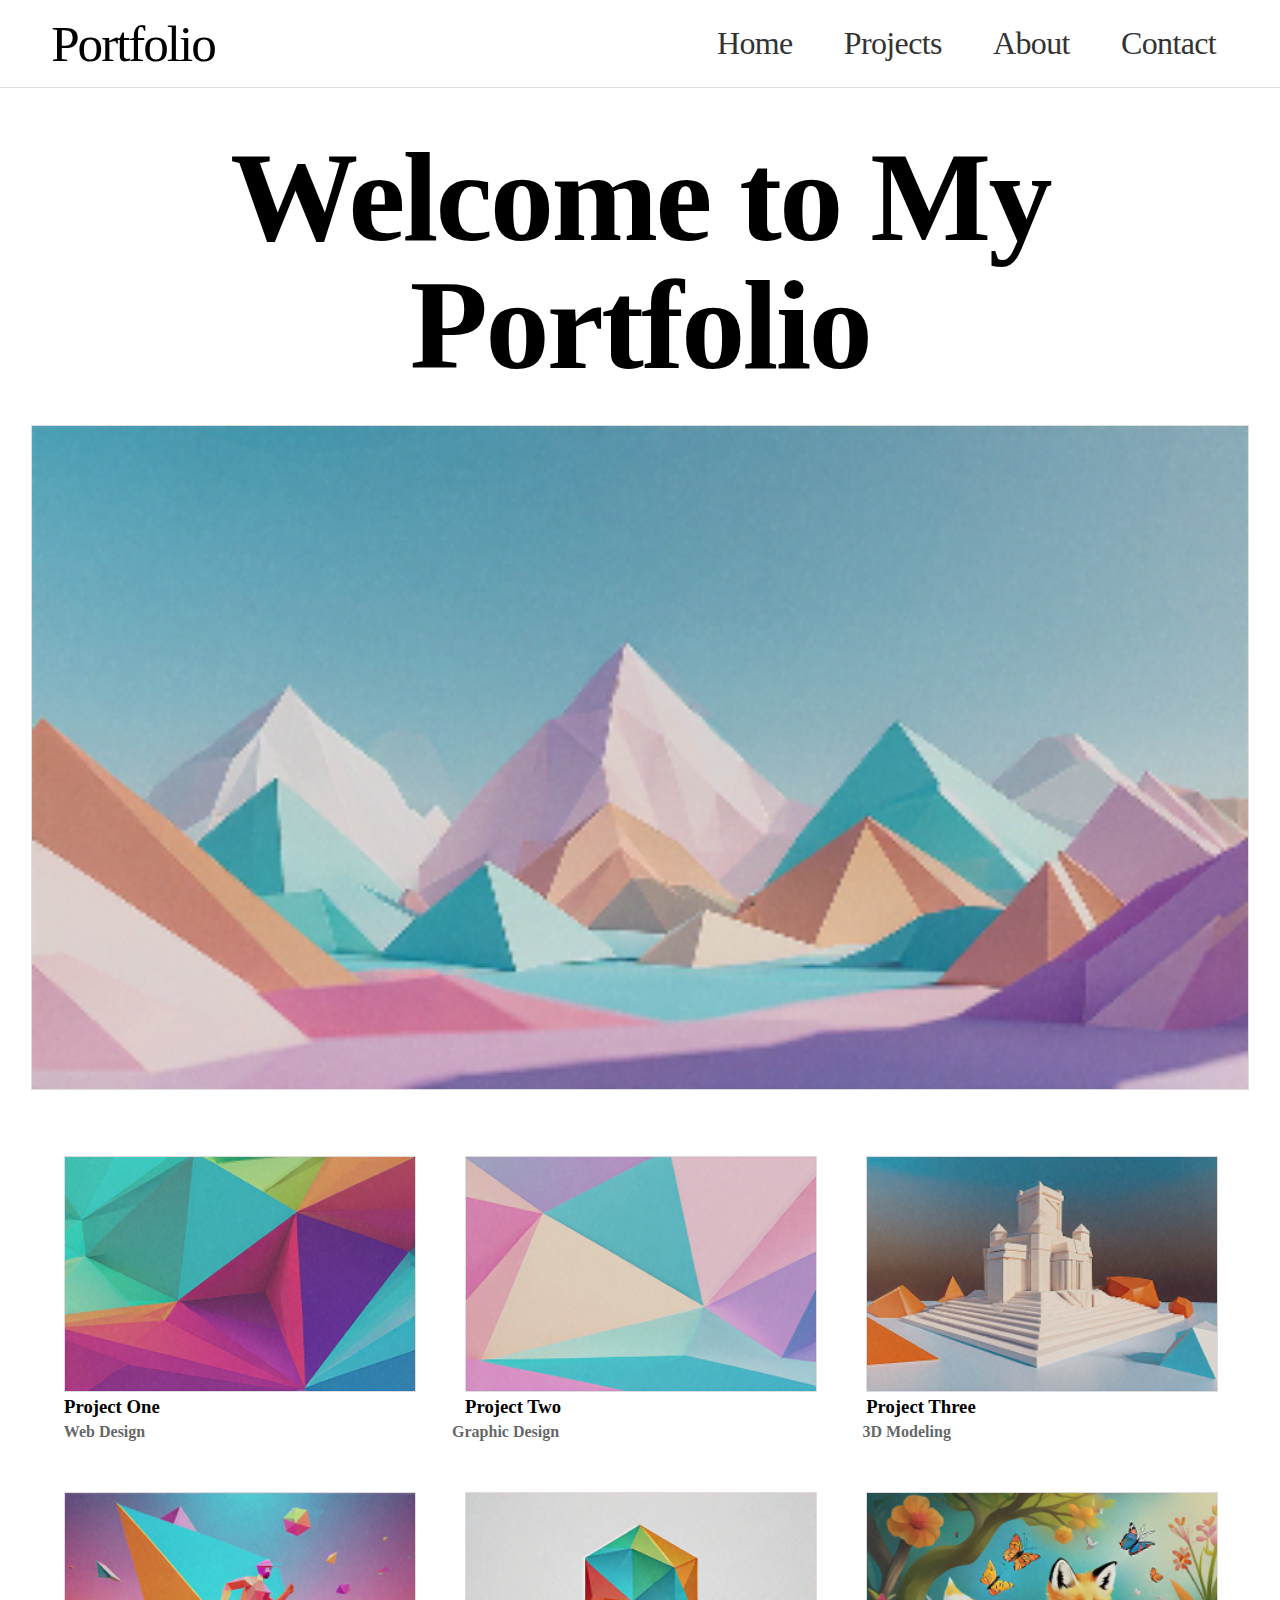
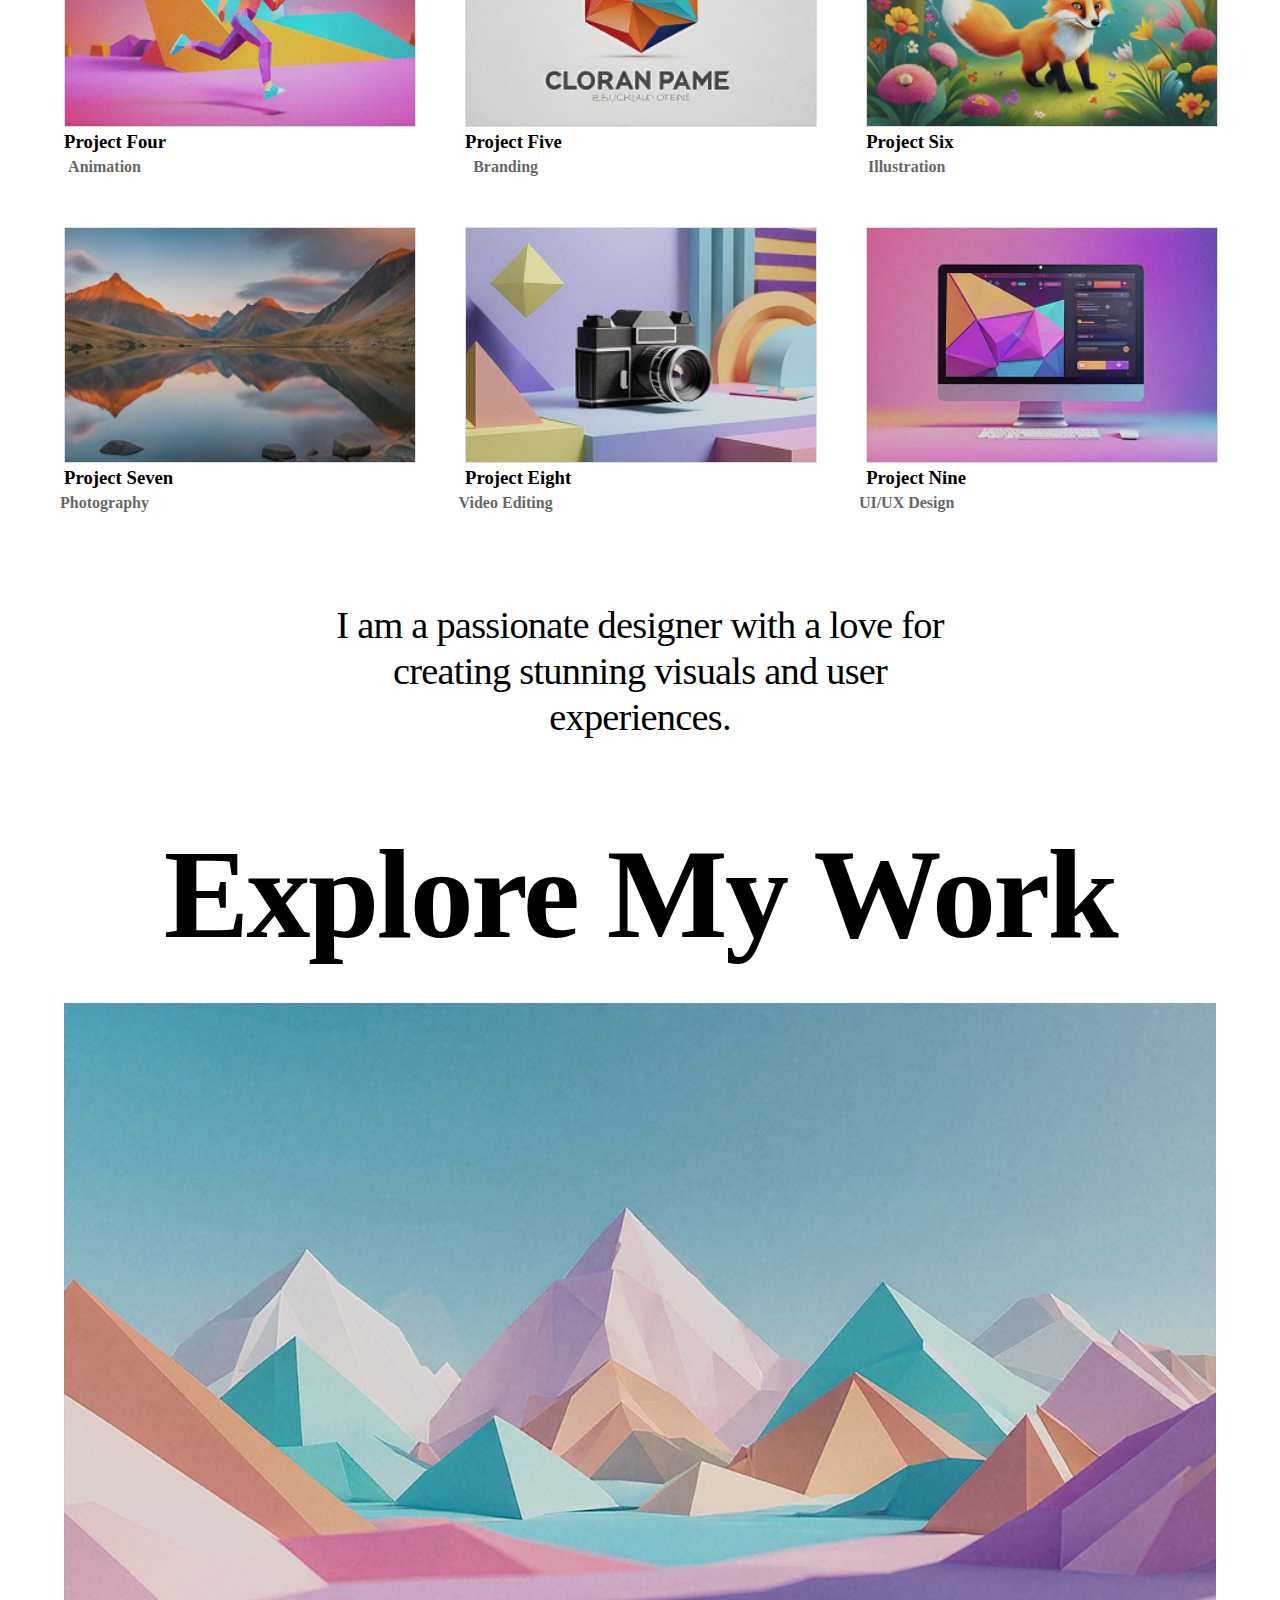
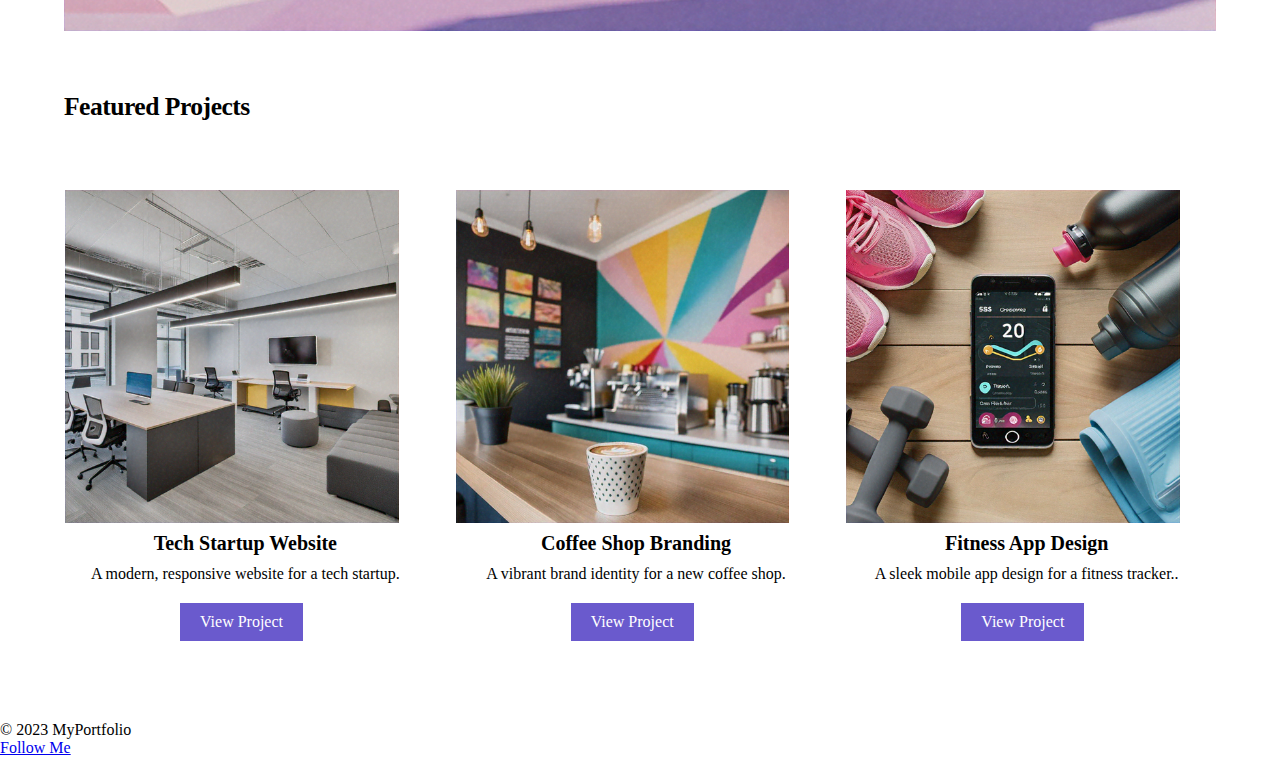
==== project.html @ 22d41a0c "first commit" ====
<!DOCTYPE html>
<html lang="en">

<head>
    <meta charset="UTF-8">
    <meta name="viewport" content="width=device-width, initial-scale=1.0">
    <title>Portfolio</title>
    <link rel="stylesheet" href="naveen.css">
</head>

<body>
    <header>
        <div class="logo">Portfolio</div>
        <nav>
            <ul>
                <li><a href="#">Home</a></li>
                <li><a href="#">Projects</a></li>
                <li><a href="#">About</a></li>
                <li><a href="#">Contact</a></li>
            </ul>
        </nav>
    </header>

    <div class="class1">
        <h1>Welcome to My Portfolio</h1>
        <img src="hero1.png" alt="Main">
    </div>


    <section class="projects1">
        <div class="project-grid1">
          <div class="project-item"><img src="p1.png" alt="P 1"> <h3>Project One</h3> <h4>Web Design</h4> </div>
          <div class="project-item"><img src="p2.png" alt="P 2"> <h3>Project Two</h3> <h4>Graphic Design</h4></div>
          <div class="project-item"><img src="p3.png" alt="P 3"> <h3>Project Three</h3> <h4>3D Modeling</h4></div>
          <div class="project-item"><img src="p4.png" alt="P 4"> <h3>Project Four</h3> <h4>Animation</h4></div>
          <div class="project-item"><img src="p5.png" alt="P 5"> <h3>Project Five</h3> <h4>Branding</h4></div>
          <div class="project-item"><img src="p6.png" alt="P 6"> <h3>Project Six</h3> <h4>Illustration</h4></div>
          <div class="project-item"><img src="p7.png" alt="P 7"> <h3>Project Seven</h3> <h4>Photography</h4></div>
          <div class="project-item"><img src="p8.png" alt="P 8"> <h3>Project Eight</h3> <h4>Video Editing</h4></div>
          <div class="project-item"><img src="p9.png" alt="P 9"> <h3>Project Nine</h3> <h4>UI/UX Design</h4></div>
        </div>
      </section>  


      <h1 class="h1_extra">I am a passionate designer with a love for creating stunning visuals and user experiences.</h1>

    <div class="projects-section">
        <h2>Explore My Work</h2>
        <img src="h2.png" alt="main2">
       <h1 class="h1_extraaa">Featured Projects</h1>
        </div>
     

        <section class="showcase">
            
            <div class="showcase-grid">
              <div class="showcase-item">
                <img src="pp1.png" alt="Neon Skyline">
                <h3>Tech Startup Website</h3>
                <h4>A modern, responsive website for a tech startup.</h4>
                <a href="#" class="button">View Project</a>
              </div>
              <div class="showcase-item">
                <img src="pp2.png" alt="Glitch Art">
                <h3>Coffee Shop Branding</h3>
                <h4>A vibrant brand identity for a new coffee shop.</h4>
                <a href="#" class="button">View Project</a>
              </div>
              <div class="showcase-item">
                <img src="pp3.png" alt="Cyber City">
                <h3>Fitness App Design</h3>
                <h4>A sleek mobile app design for a fitness tracker..</h4>
                <a href="#" class="button">View Project</a>
              </div>
            </div>
          </section>

       
    

        <footer>
            <p>&copy; 2023 MyPortfolio</p>
            <div class="footer-follow">
                <a href="#">Follow Me</a>
            </div>
        </footer>
</body> 

</html>
---- naveen.css ----
* {
    margin: 0;
    padding: 0;
}

body {
    width: 100%;
}

header {
    background-color: #fff;
    border-bottom: 1px solid #ddd;
    padding: 2vh 4vw;
    display: flex;
    justify-content: space-between;
    align-items: center;
}

.logo {
    font-size: 4vw;
    font-weight: 100;
    line-height: 1;
    letter-spacing: -0.04em;
    text-align: left;
}

header nav ul {
    list-style: none;
    display: flex;
    gap: 2vw;
    font-size: 2.5vw;
}

header nav ul li a {
    font-size: 2.5vw;
    font-weight: 400;
    line-height: 1.2;
    letter-spacing: -0.02em;
    text-align: left;
    text-decoration: none;
    color: #333;
    padding: 0 1vw;
}

.class1 {
    font-family: Plus Jakarta Sans;
    font-size: 10vw;
    font-weight: 700;
    line-height: 1;
    letter-spacing: -0.02em;
    text-align: center;
    text-underline-position: from-font;
    text-decoration-skip-ink: none;
}

.class1 h1 {
    font-size: 10vw;
    font-weight: 700;
    line-height: 1;
    letter-spacing: -0.02em;
    margin: 5vh auto 0;
    width: 80%;
}

.class1 img {
    width: 95%;
    height: auto;
    border: 1.5px solid #ddd;
    margin-top: 4vh;
}

.project-grid1 {
    display: grid;
    grid-template-columns: repeat(3 ,1fr);
    gap: 4vw;
    width: 90%;
    margin: 5vh auto 0;
}



.project-grid1 h4{
    opacity: 60%;
    display: grid;
    grid-template-rows: auto;
    margin-left: -21vw;
}

.project-item img {
    width: 100%;
    height: auto;
    border: 1.5px solid #ddd;
}

.h1_extra {
    font-size: 3vw;
    font-weight: 400;
    line-height: 1.2;
    letter-spacing: -0.02em;
    text-align: center;
    margin: 10vh auto 0;
    width: 50%;
}

.projects-section {
    margin-top: 10vh;
}

.projects-section img {
    width: 90%;
    height: auto;
    margin: 5vh auto;
    display: block;
}

.projects-section h2 {
    font-size: 10vw;
    font-weight: 700;
    line-height: 1;
    letter-spacing: -0.02em;
    text-align: center;
}

.h1_extraaa {
    font-size: 2vw;
    font-weight: 700;
    line-height: 1;
    letter-spacing: -0.02em;
    text-align: left;
    margin: 7vh auto 0;
    width: 90%;
}

.showcase {
    display: grid;
    padding: 50px 0;
  }

  .showcase-grid {
    display: grid;
    grid-template-columns: repeat(3, 1fr);
    gap: 20px;
    width: 90%;
    margin: 20px 90px;
  }



  .showcase-item p {
    margin: 10px 0;
    font-size: 17px;
  }

  .showcase-item h4 {
    font-weight: 200;
  }

  .showcase-item h3 {
    margin: 10px 0;
    font-size: 20px;
  }
  
  .showcase-item h3,
  h4 {
    text-align: center;
    color: black;
    margin-top: 5px;
    margin-left: -60px;
  }

  .showcase-item img {
    width: 90%;
    
    margin-left: -25px;
  }

  .button {
    display: inline-block;
    background: rgba(106, 90, 205, 1);
    color: white;
    padding: 10px 20px;
    text-decoration: none;
    border-radius: 0px;
    justify-content: center;
    margin: 10px 90px;
    margin-top: 20px;
  
  }
/* Responsive Design */
@media (max-width: 768px) {
    .logo {
        font-size: 6vw;
    }

    header nav ul {
        gap: 1.5vw;
    }

    header nav ul li a {
        font-size: 3.5vw;
    }

    .class1 {
        font-size: 12vw;
    }

    .class1 h1 {
        font-size: 12vw;
    }

    .h1_extra {
        font-size: 6vw;
    }

    .h1_extraaa {
        font-size: 5vw;
    }

    .projects-section h2 {
        font-size: 12vw;
    }
}
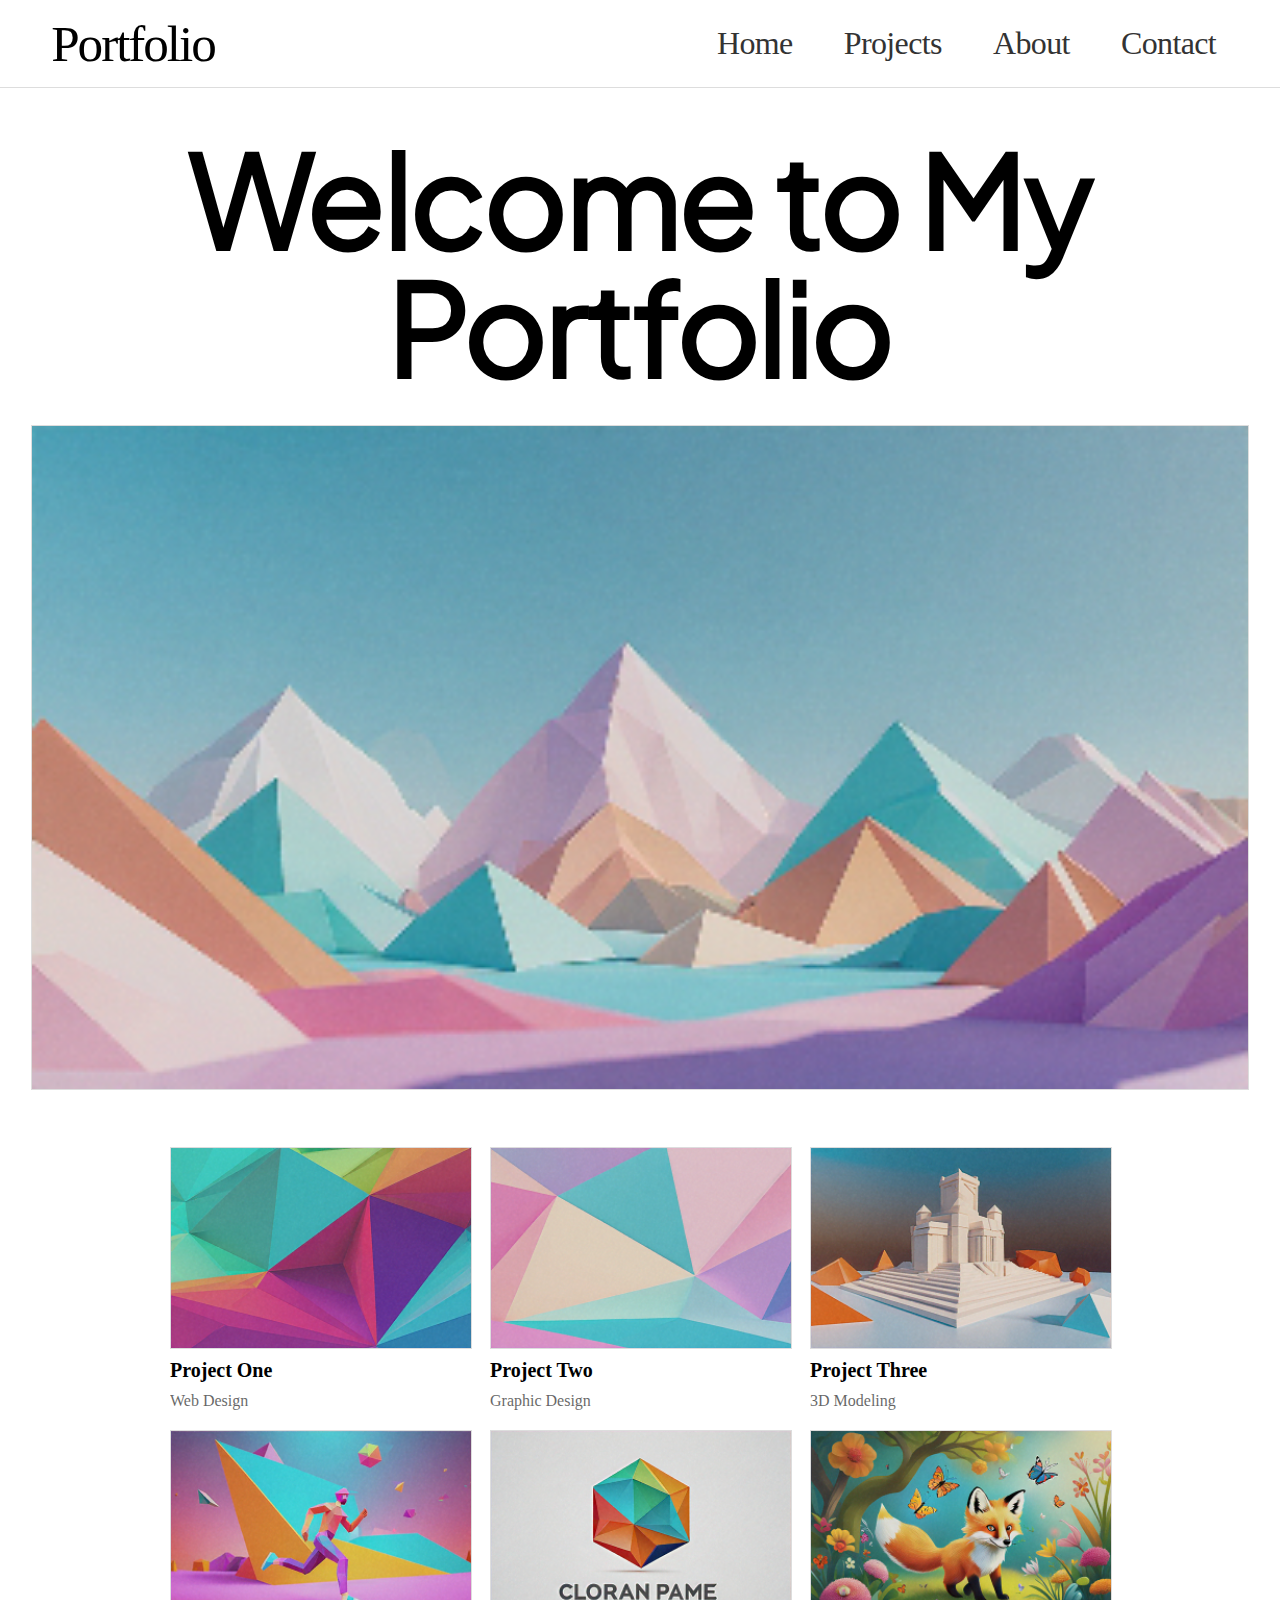
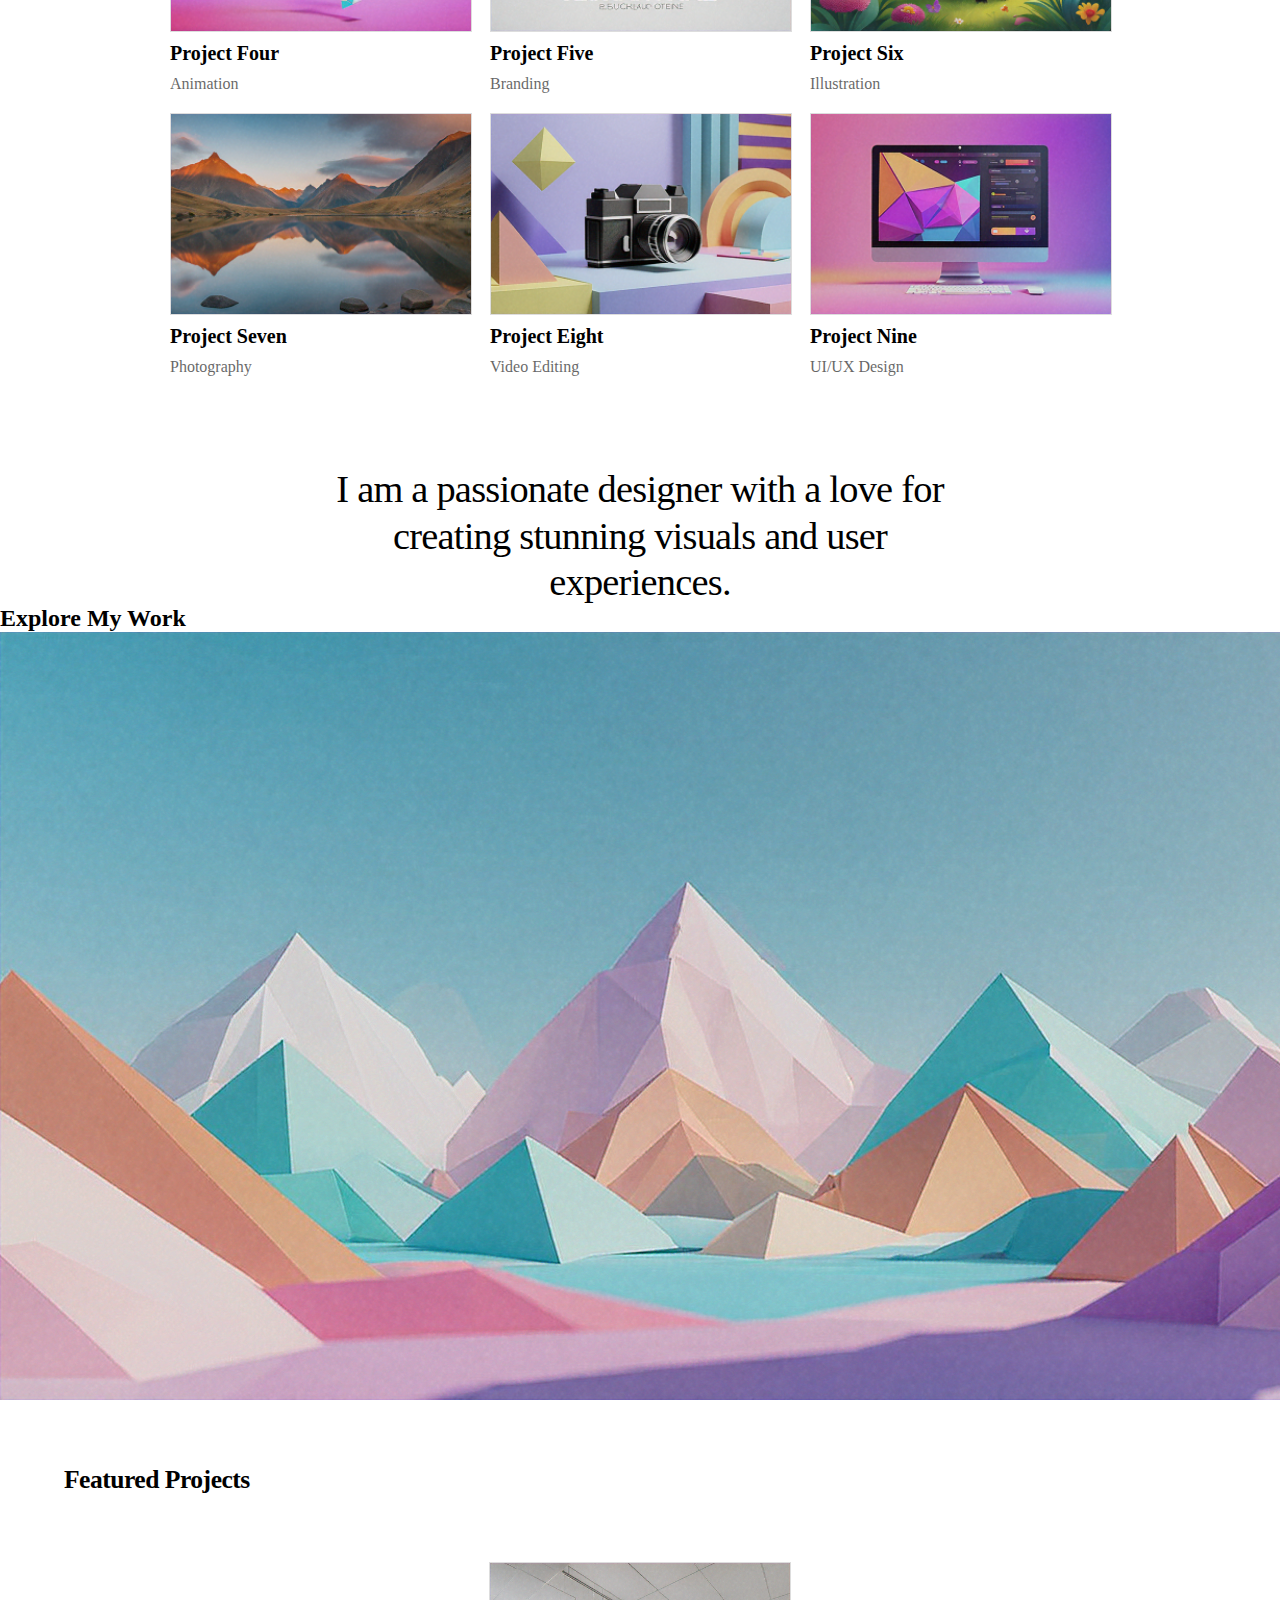
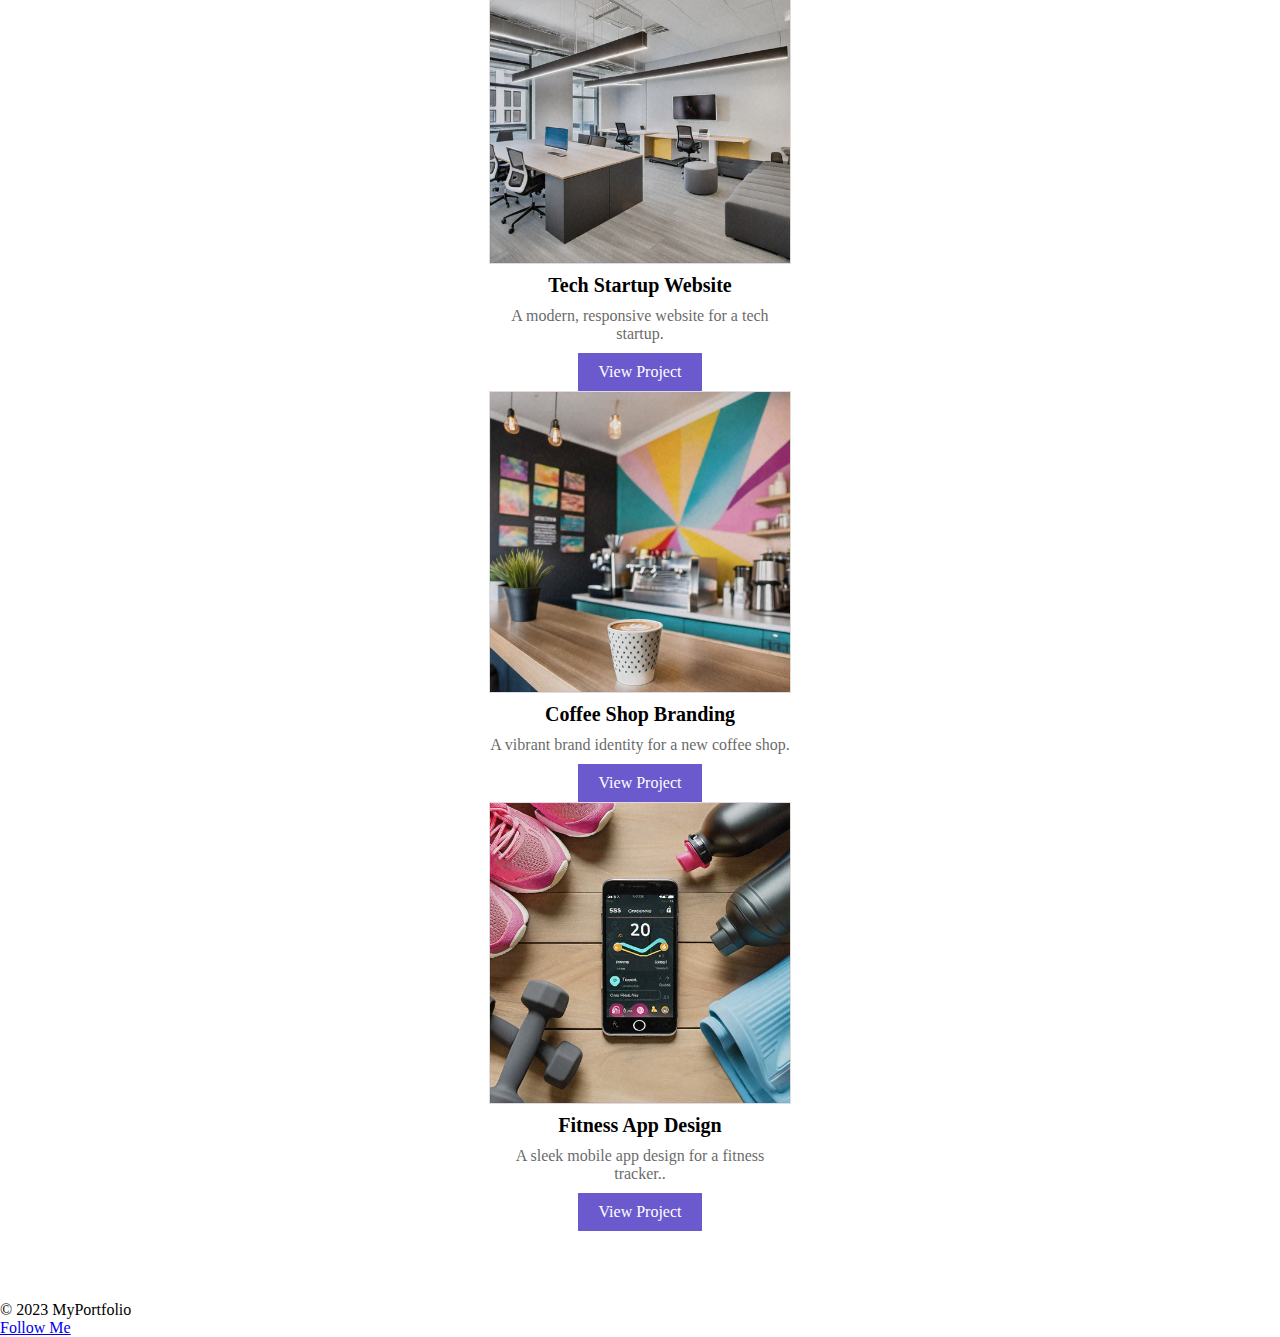
==== commit 98fa4b2a: "css updated" ====
--- a/project.html
+++ b/project.html
@@ -22,8 +22,8 @@
     </header>
 
     <div class="class1">
-        <h1>Welcome to My Portfolio</h1>
-        <img src="hero1.png" alt="Main">
+        <h1> Welcome to My Portfolio</h1>
+        <img src="main1.png" alt="Main">
     </div>
 
 
@@ -44,30 +44,30 @@
 
       <h1 class="h1_extra">I am a passionate designer with a love for creating stunning visuals and user experiences.</h1>
 
-    <div class="projects-section">
+    <div class="projects-2">
         <h2>Explore My Work</h2>
-        <img src="h2.png" alt="main2">
+        <img src="main2.png" alt="main2">
        <h1 class="h1_extraaa">Featured Projects</h1>
         </div>
      
 
-        <section class="showcase">
+        <section class="p2">
             
-            <div class="showcase-grid">
-              <div class="showcase-item">
-                <img src="pp1.png" alt="Neon Skyline">
+            <div class="p-grid">
+              <div class="p-item">
+                <img src="pp1.png" alt="photo1">
                 <h3>Tech Startup Website</h3>
                 <h4>A modern, responsive website for a tech startup.</h4>
                 <a href="#" class="button">View Project</a>
               </div>
-              <div class="showcase-item">
-                <img src="pp2.png" alt="Glitch Art">
+              <div class="p-item">
+                <img src="pp2.png" alt="photo2">
                 <h3>Coffee Shop Branding</h3>
                 <h4>A vibrant brand identity for a new coffee shop.</h4>
                 <a href="#" class="button">View Project</a>
               </div>
-              <div class="showcase-item">
-                <img src="pp3.png" alt="Cyber City">
+              <div class="p-item">
+                <img src="pp3.png" alt="photo3">
                 <h3>Fitness App Design</h3>
                 <h4>A sleek mobile app design for a fitness tracker..</h4>
                 <a href="#" class="button">View Project</a>
--- a/naveen.css
+++ b/naveen.css
@@ -5,6 +5,11 @@
 
 body {
     width: 100%;
+}
+
+@font-face {
+    font-family: 'Plus Jakarta Sans';
+    src: url('../fonts/static/PlusJakartaSans-Regular.ttf') format('truetype');
 }
 
 header {
@@ -49,8 +54,6 @@
     line-height: 1;
     letter-spacing: -0.02em;
     text-align: center;
-    text-underline-position: from-font;
-    text-decoration-skip-ink: none;
 }
 
 .class1 h1 {
@@ -70,26 +73,47 @@
 }
 
 .project-grid1 {
-    display: grid;
-    grid-template-columns: repeat(3 ,1fr);
-    gap: 4vw;
-    width: 90%;
-    margin: 5vh auto 0;
-}
-
-
-
-.project-grid1 h4{
-    opacity: 60%;
-    display: grid;
-    grid-template-rows: auto;
-    margin-left: -21vw;
+    display: flex;
+    flex-wrap: wrap;
+    gap: 20px;
+    justify-content: center;
+    align-items: flex-start;
+    width: 90%;
+    margin: 5vh auto;
+}
+
+.project-item {
+    display: flex;
+    flex-direction: column;
+    justify-self: start;
+    align-items: start;
+    text-align: center;
+    width: 300px;
 }
 
 .project-item img {
     width: 100%;
     height: auto;
     border: 1.5px solid #ddd;
+    display: flex;
+    justify-content: space-between;
+    align-items: center;
+}
+
+.project-item img:hover {
+    transform: scale(1.1);
+    transition: transform 0.3s ease;
+    }
+
+.project-item h3 {
+    margin: 10px 0;
+    font-size: 20px;
+    color: black;
+}
+
+.project-item h4 {
+    font-weight: 200;
+    opacity: 60%;
 }
 
 .h1_extra {
@@ -131,62 +155,58 @@
     width: 90%;
 }
 
-.showcase {
-    display: grid;
+.p2 {
+    display: flex;
+    flex-wrap: wrap;
+    gap: 20px;
+    justify-content: center;
     padding: 50px 0;
-  }
-
-  .showcase-grid {
-    display: grid;
-    grid-template-columns: repeat(3, 1fr);
-    gap: 20px;
-    width: 90%;
-    margin: 20px 90px;
-  }
-
-
-
-  .showcase-item p {
-    margin: 10px 0;
-    font-size: 17px;
-  }
-
-  .showcase-item h4 {
-    font-weight: 200;
-  }
-
-  .showcase-item h3 {
+    width: 90%;
+    margin: 20px auto;
+}
+
+.p-item {
+    display: flex;
+    flex-direction: column;
+    align-items: center;
+    text-align: center;
+    width: 300px;
+}
+
+.p-item img {
+    width: 100%;
+    height: auto;
+    border: 1.5px solid #ddd;
+}
+
+.p-item h3 {
     margin: 10px 0;
     font-size: 20px;
-  }
-  
-  .showcase-item h3,
-  h4 {
-    text-align: center;
     color: black;
-    margin-top: 5px;
-    margin-left: -60px;
-  }
-
-  .showcase-item img {
-    width: 90%;
-    
-    margin-left: -25px;
-  }
-
-  .button {
+}
+
+.p-item h4 {
+    font-weight: 200;
+    opacity: 60%;
+}
+
+.button {
     display: inline-block;
     background: rgba(106, 90, 205, 1);
     color: white;
     padding: 10px 20px;
     text-decoration: none;
-    border-radius: 0px;
-    justify-content: center;
-    margin: 10px 90px;
-    margin-top: 20px;
-  
-  }
-/* Responsive Design */
+    border-radius: 0;
+    text-align: center;
+    margin-top: 10px;
+    transition: background 0.3s ease;
+}
+
+.button:hover {
+    background: rgba(75, 60, 180, 1);
+    box-shadow: 0 4px 8px rgba(0, 0, 0, 0.2);
+}
+
 @media (max-width: 768px) {
     .logo {
         font-size: 6vw;
@@ -219,4 +239,12 @@
     .projects-section h2 {
         font-size: 12vw;
     }
-}
+
+    .project-item {
+        width: 100%;
+    }
+
+    .p-item {
+        width: 100%;
+    }
+}
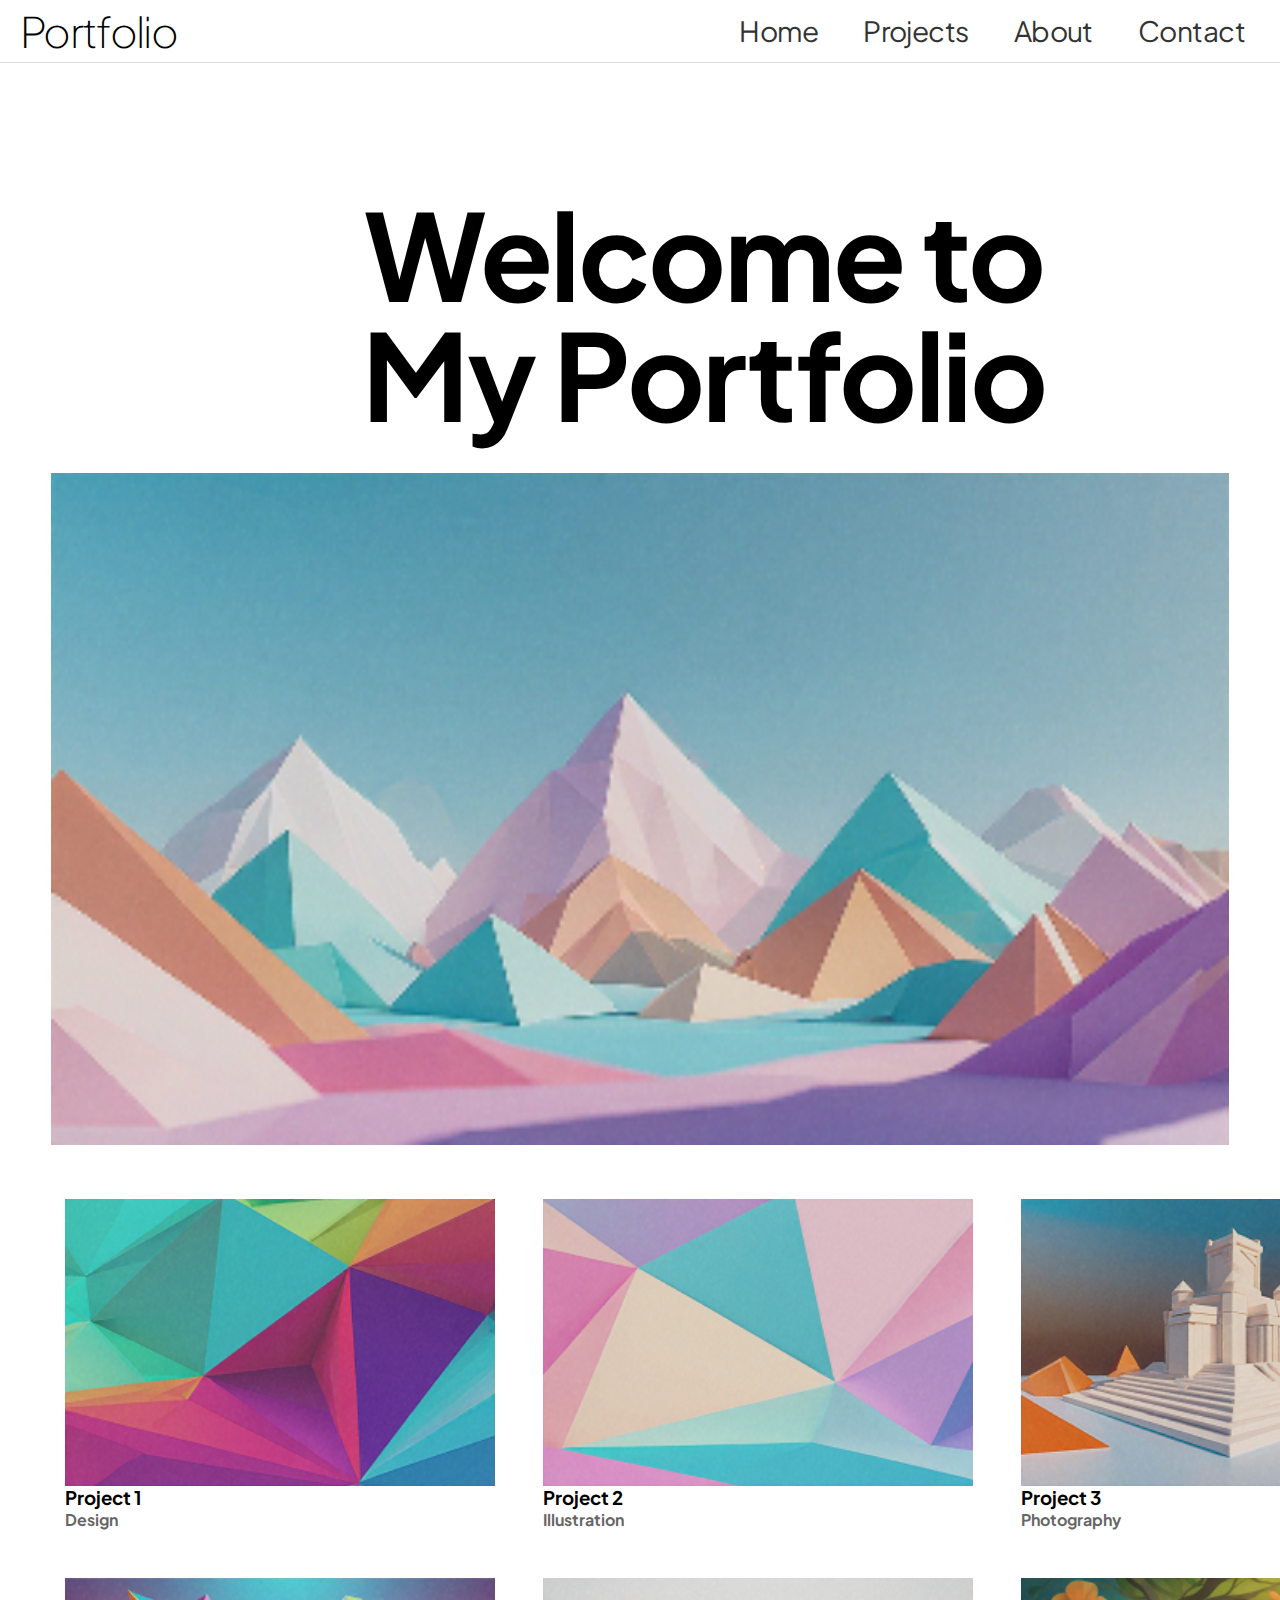
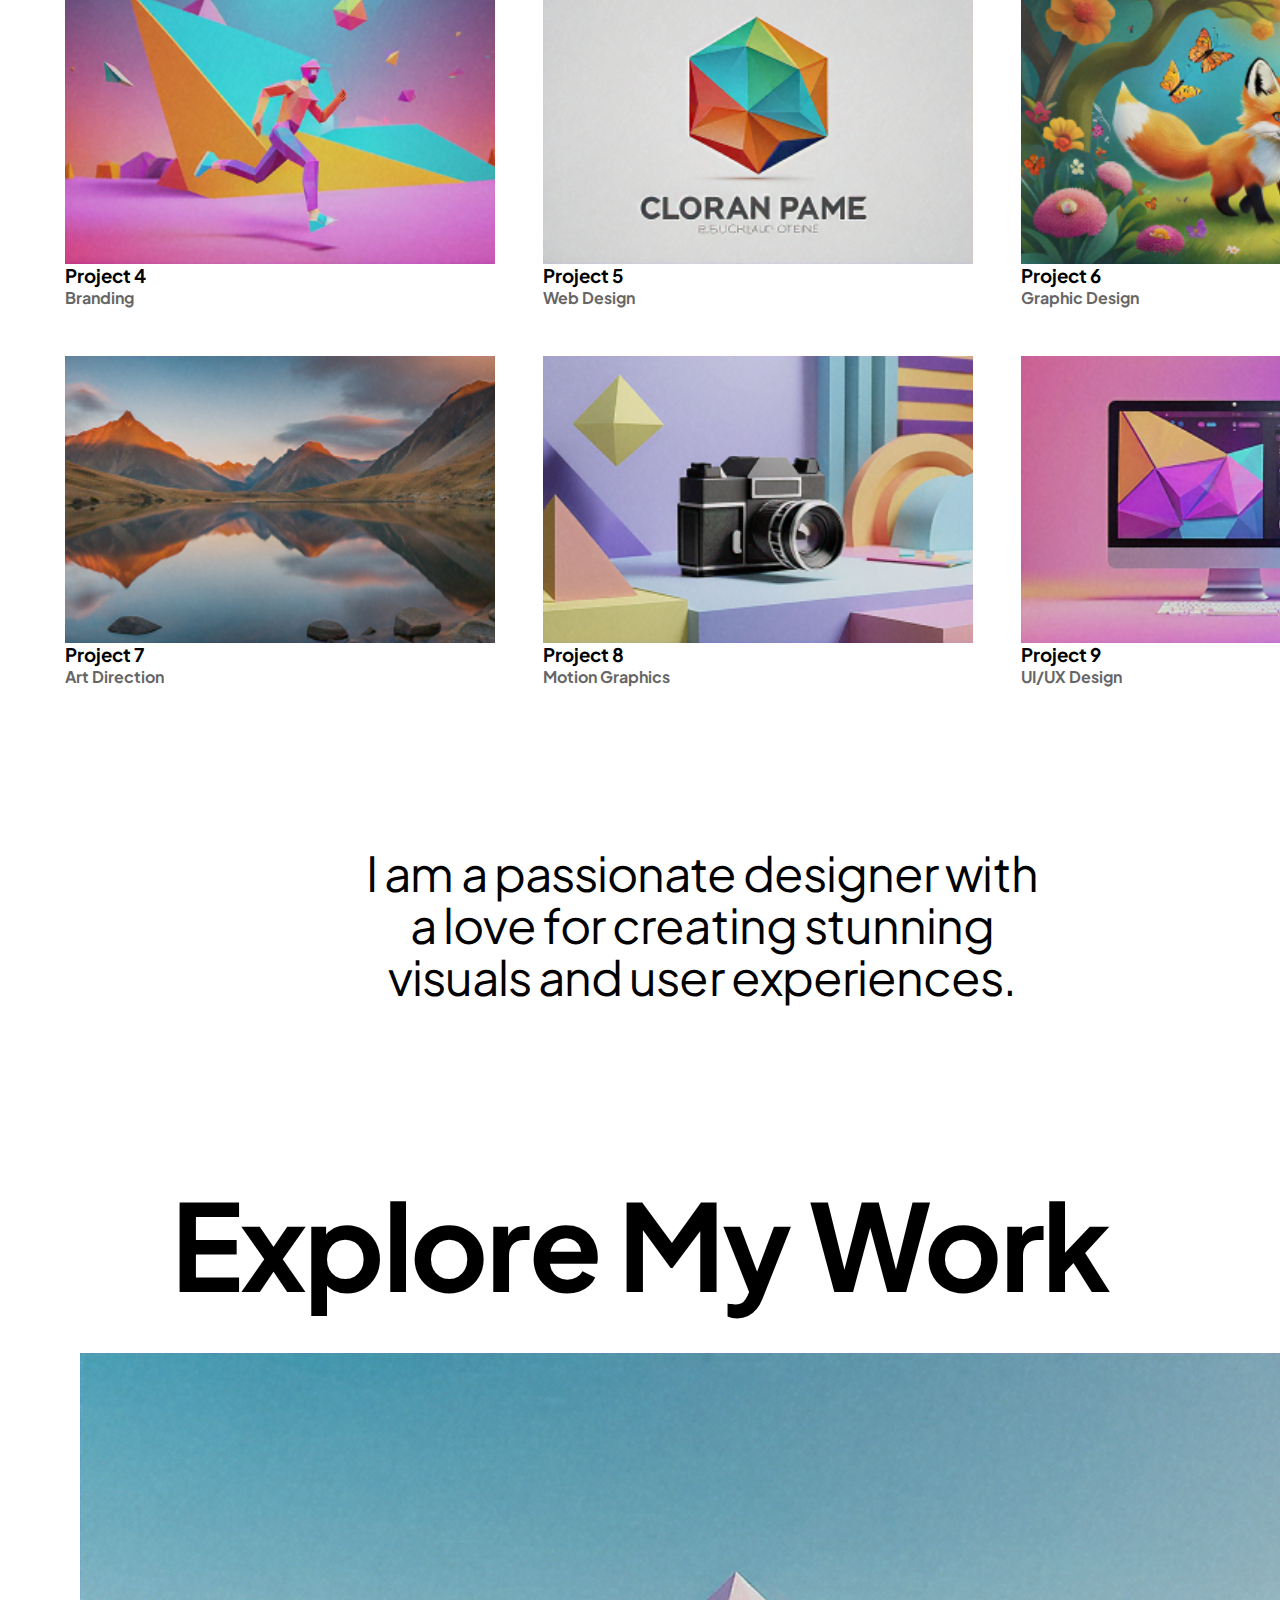
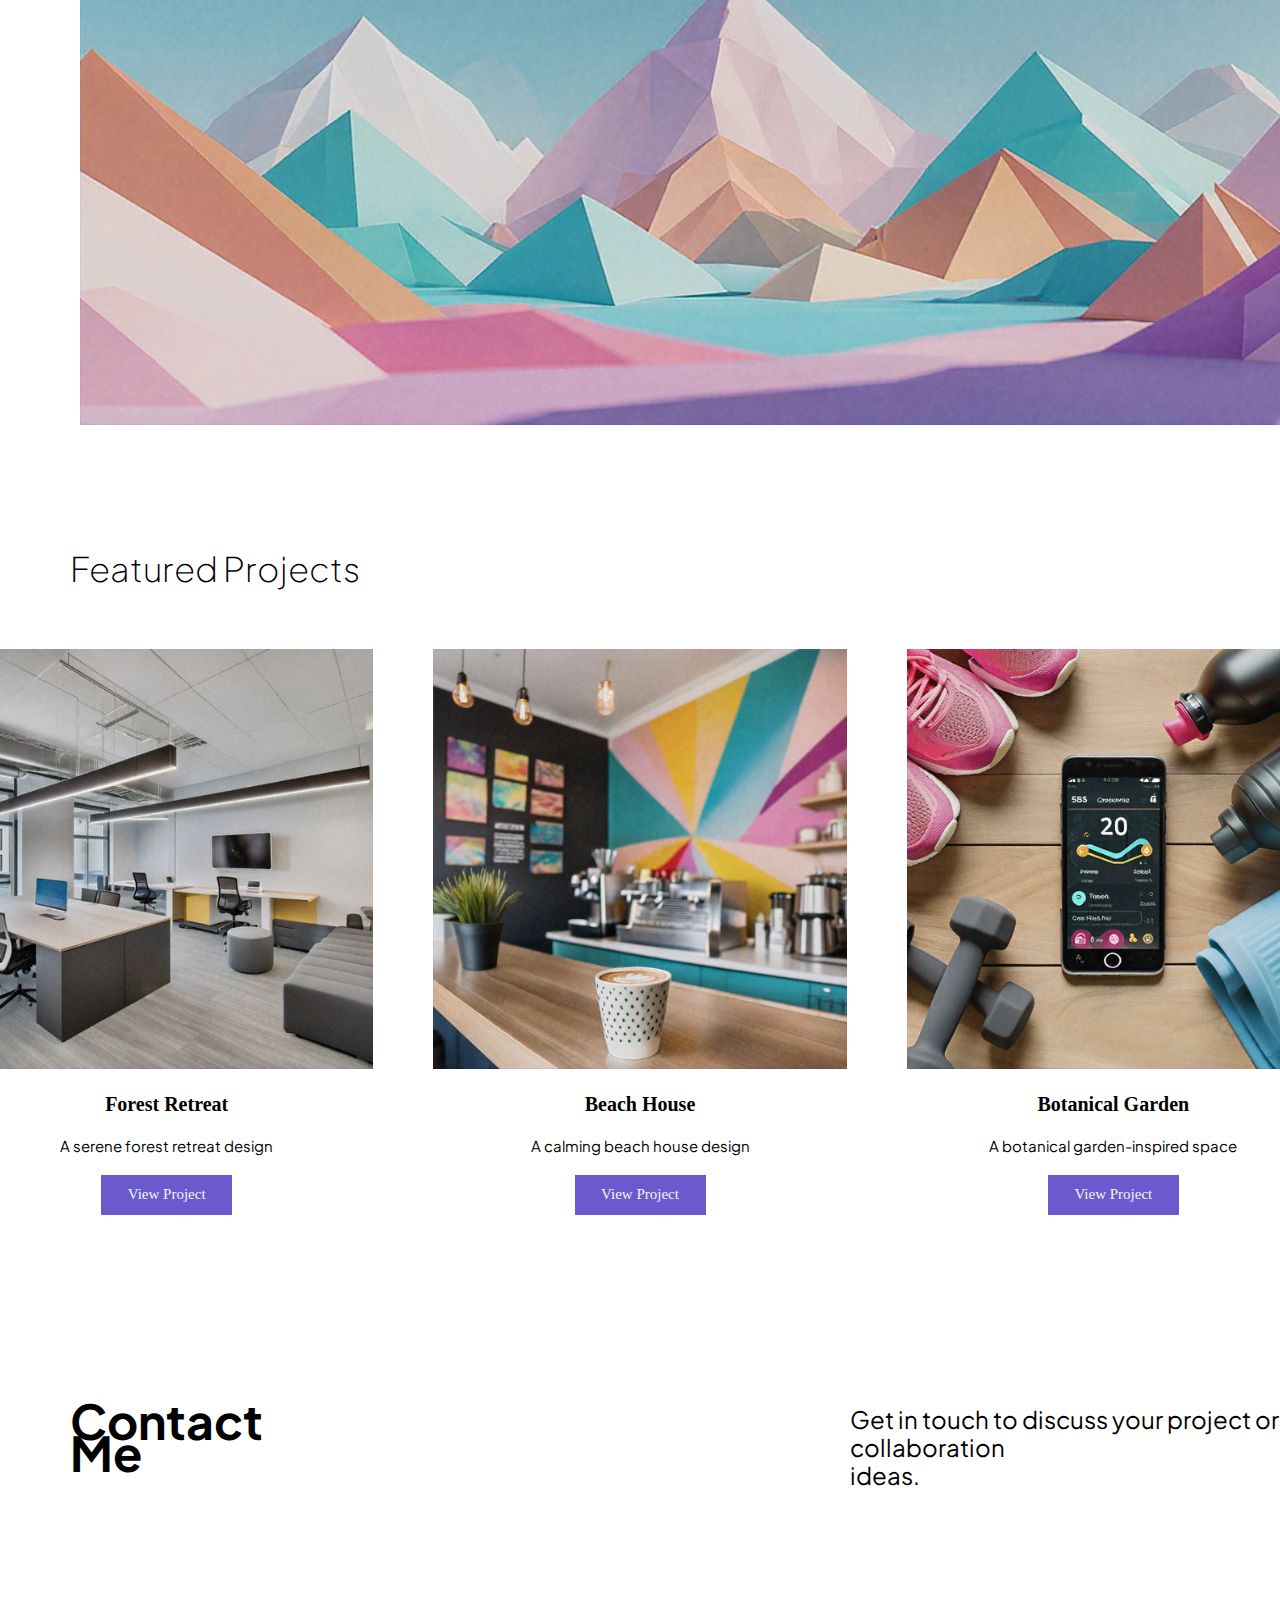
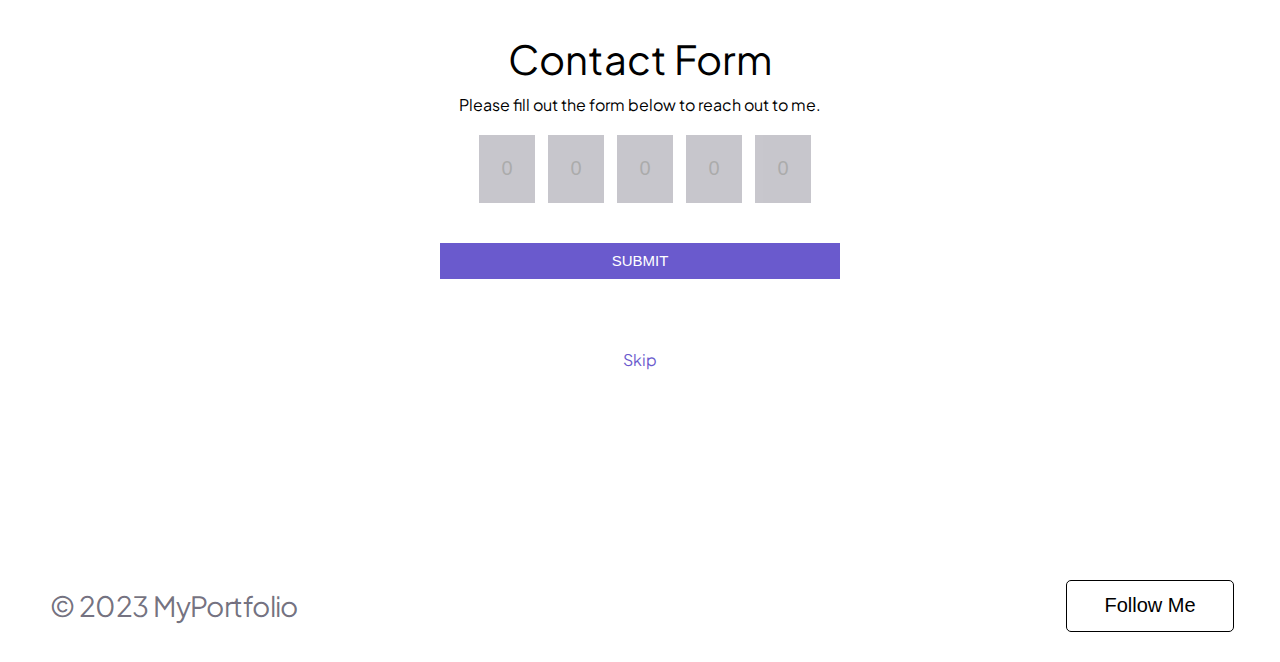
==== commit 71f4c6d7: "all done" ====
--- a/project.html
+++ b/project.html
@@ -1,13 +1,14 @@
 <!DOCTYPE html>
 <html lang="en">
-
 <head>
     <meta charset="UTF-8">
     <meta name="viewport" content="width=device-width, initial-scale=1.0">
     <title>Portfolio</title>
     <link rel="stylesheet" href="naveen.css">
+    <link rel="preconnect" href="https://fonts.googleapis.com">
+<link rel="preconnect" href="https://fonts.gstatic.com" crossorigin>
+<link href="https://fonts.googleapis.com/css2?family=Bebas+Neue&family=Plus+Jakarta+Sans:ital,wght@0,200..800;1,200..800&family=Roboto+Mono:ital,wght@0,100..700;1,100..700&display=swap" rel="stylesheet">
 </head>
-
 <body>
     <header>
         <div class="logo">Portfolio</div>
@@ -20,70 +21,73 @@
             </ul>
         </nav>
     </header>
-
-    <div class="class1">
-        <h1> Welcome to My Portfolio</h1>
-        <img src="main1.png" alt="Main">
+    <div class="hero">
+        <h1>Welcome to My Portfolio</h1>
+        <img src="main1.png" alt="Hero Image">
     </div>
-
-
     <section class="projects1">
         <div class="project-grid1">
-          <div class="project-item"><img src="p1.png" alt="P 1"> <h3>Project One</h3> <h4>Web Design</h4> </div>
-          <div class="project-item"><img src="p2.png" alt="P 2"> <h3>Project Two</h3> <h4>Graphic Design</h4></div>
-          <div class="project-item"><img src="p3.png" alt="P 3"> <h3>Project Three</h3> <h4>3D Modeling</h4></div>
-          <div class="project-item"><img src="p4.png" alt="P 4"> <h3>Project Four</h3> <h4>Animation</h4></div>
-          <div class="project-item"><img src="p5.png" alt="P 5"> <h3>Project Five</h3> <h4>Branding</h4></div>
-          <div class="project-item"><img src="p6.png" alt="P 6"> <h3>Project Six</h3> <h4>Illustration</h4></div>
-          <div class="project-item"><img src="p7.png" alt="P 7"> <h3>Project Seven</h3> <h4>Photography</h4></div>
-          <div class="project-item"><img src="p8.png" alt="P 8"> <h3>Project Eight</h3> <h4>Video Editing</h4></div>
-          <div class="project-item"><img src="p9.png" alt="P 9"> <h3>Project Nine</h3> <h4>UI/UX Design</h4></div>
+          <div class="project-item"><img src="p1.png" alt="P 1"> <h3>Project 1</h3> <h4>Design</h4> </div>
+          <div class="project-item"><img src="p2.png" alt="P 2"> <h3>Project 2</h3> <h4>Illustration</h4></div>
+          <div class="project-item"><img src="p3.png" alt="P 3"> <h3>Project 3</h3> <h4>Photography</h4></div>
+          <div class="project-item"><img src="p4.png" alt="P 4"> <h3>Project 4</h3> <h4>Branding</h4></div>
+          <div class="project-item"><img src="p5.png" alt="P 5"> <h3>Project 5</h3> <h4>Web Design</h4></div>
+          <div class="project-item"><img src="p6.png" alt="P 6"> <h3>Project 6</h3> <h4>Graphic Design</h4></div>
+          <div class="project-item"><img src="p7.png" alt="P 7"> <h3>Project 7</h3> <h4>Art Direction</h4></div>
+          <div class="project-item"><img src="p8.png" alt="P 8"> <h3>Project 8</h3> <h4>Motion Graphics</h4></div>
+          <div class="project-item"><img src="p9.png" alt="P 9"> <h3>Project 9</h3> <h4>UI/UX Design</h4></div>
         </div>
-      </section>  
-
-
+      </section>
       <h1 class="h1_extra">I am a passionate designer with a love for creating stunning visuals and user experiences.</h1>
-
-    <div class="projects-2">
+    <div class="projects-section">
         <h2>Explore My Work</h2>
-        <img src="main2.png" alt="main2">
-       <h1 class="h1_extraaa">Featured Projects</h1>
+        <img src="main2.png" alt="Hero Image">
+    </div>
+    <section class="main2">
+        <h3>Featured Projects</h3>
+        <div class="main-photos">
+            <div class="project-card">
+                <img src="pp1.png" alt="Forest Retreat">
+                <h4>Forest Retreat</h4>
+                <p>A serene forest retreat design</p>
+                <button class="card">View Project</button>
+            </div>
+            <div class="project-card">
+                <img src="pp2.png" alt="Beach House">
+                <h4>Beach House</h4>
+                <p>A calming beach house design</p>
+                <button class="card">View Project</button>
+            </div>
+            <div class="project-card">
+                <img src="pp3.png" alt="Botanical Garden">
+                <h4>Botanical Garden</h4>
+                <p>A botanical garden-inspired space</p>
+                <button class="card">View Project</button>
+            </div>
         </div>
-     
-
-        <section class="p2">
-            
-            <div class="p-grid">
-              <div class="p-item">
-                <img src="pp1.png" alt="photo1">
-                <h3>Tech Startup Website</h3>
-                <h4>A modern, responsive website for a tech startup.</h4>
-                <a href="#" class="button">View Project</a>
-              </div>
-              <div class="p-item">
-                <img src="pp2.png" alt="photo2">
-                <h3>Coffee Shop Branding</h3>
-                <h4>A vibrant brand identity for a new coffee shop.</h4>
-                <a href="#" class="button">View Project</a>
-              </div>
-              <div class="p-item">
-                <img src="pp3.png" alt="photo3">
-                <h3>Fitness App Design</h3>
-                <h4>A sleek mobile app design for a fitness tracker..</h4>
-                <a href="#" class="button">View Project</a>
-              </div>
+    </section>
+        <section class="contact-text">
+            <h3>Contact Me</h3>
+            <p>Get in touch to discuss your project or collaboration <br>ideas.</p>
+        </section>
+        <section id="Contact">
+            <div class="Contact">
+                <div id="form">Contact Form</div>
+                <div id='text'>Please fill out the form below to reach out to me.</div>
+                <div><input class="input" type="text" placeholder="0">
+                <input class="input" type="text" placeholder="0">
+                <input class="input" type="text" placeholder="0">
+                <input class="input" type="text" placeholder="0">
+                <input class="input" type="text" placeholder="0"></div>
+                <button class="btn" type="submit">SUBMIT</button>
+                <div id="skip">Skip</div>
             </div>
-          </section>
-
-       
-    
-
-        <footer>
-            <p>&copy; 2023 MyPortfolio</p>
-            <div class="footer-follow">
-                <a href="#">Follow Me</a>
-            </div>
+        </section>
+        <div class="container">
+            <div class="text">© 2023 MyPortfolio</div>
+            <div class="left">
+            <button class="contact-button">Follow Me</button>
+        </div>
         </footer>
-</body> 
-
+</body>
 </html>--- a/naveen.css
+++ b/naveen.css
@@ -2,249 +2,243 @@
     margin: 0;
     padding: 0;
 }
-
-body {
-    width: 100%;
-}
-
-@font-face {
-    font-family: 'Plus Jakarta Sans';
-    src: url('../fonts/static/PlusJakartaSans-Regular.ttf') format('truetype');
-}
-
+body{
+    font-family: Plus Jakarta Sans;
+}
 header {
     background-color: #fff;
     border-bottom: 1px solid #ddd;
-    padding: 2vh 4vw;
+    padding: 10px 20px;
     display: flex;
     justify-content: space-between;
     align-items: center;
 }
-
 .logo {
-    font-size: 4vw;
+    font-size: 42px;
     font-weight: 100;
-    line-height: 1;
+    line-height: 42px;
     letter-spacing: -0.04em;
     text-align: left;
-}
-
+    font-family: 
+    Source Serif 4;
+}
 header nav ul {
     list-style: none;
     display: flex;
-    gap: 2vw;
-    font-size: 2.5vw;
-}
-
+    gap: 15px;
+    font-size: 20px;
+}
 header nav ul li a {
-    font-size: 2.5vw;
-    font-weight: 400;
-    line-height: 1.2;
+    font-size: 28px;
+    font-weight: 400;
+    line-height: 32px;
     letter-spacing: -0.02em;
     text-align: left;
     text-decoration: none;
     color: #333;
-    padding: 0 1vw;
+    padding: 0px 15px;
+}
+.hero {
+    text-align: center;
+    padding: 50px 20px;
+}
+.hero h1 {
+    font-size: 120px;
+    font-weight: 700;
+    line-height: 120px;
+    letter-spacing: -0.02em;
+    margin-left: 250px;
+    width: 70%;
+    margin-top: 80px;
+    font-family: 
+    Plus Jakarta Sans;
+}
+.hero img {
+    width: 95%;
+    height: 672px;
+    border: 1.5px;
+    margin-top: 40px;
+}
+.project-grid1 {
+    display: grid;
+    grid-template-columns: repeat(3, 1fr);
+    gap: 48px;
+    width: 80%;
+    margin-left: 65px;
+    font-family: 
+    Plus Jakarta Sans;
+}
+.project-grid1 h4{
+    opacity: 60%;
+}
+.project-item img {
+    width: 430px;
+    height: auto;
+    border: 1.5px;
+    display: flex;
+justify-content: space-around;
+align-items: flex-start;}
+.h1_extra {
+    font-size: 48px;
+    font-weight: 400;
+    line-height: 52px;
+    letter-spacing: -0.02em;
+    text-align: center;
+    margin-top: 160px;
+    width: 55%;
+    margin-left: 350px;
+    font-family: Plus Jakarta Sans;
+}
+.projects-section {
+    margin-top: 180px;
+}
+.projects-section img {
+    width: 1344px;
+    height: 672px;
+    margin-left: 80px;
+    margin-top: 50px;
+}
+.projects-section h2 {
+    font-size: 120px;
+    font-weight: 700;
+    line-height: 120px;
+    letter-spacing: -0.02em;
+    text-align: center;
+}
+.main2 {
+    padding: 40px 20px;
+    text-align: center;
+}
+.main2 h3 {
+    font-size: 34px;
+    font-weight: 100;
+    line-height: 40px;
+    text-align: left;
+    width: 89%;
+    margin-left: 50px;
+    margin-top: 80px;
+    margin-bottom: 60px;
+}
+.main-photos {
+    display: flex;
+    gap: 60px;
+    justify-content: center;
+}
+.project-card h4 {
+    font-size: 20px;
+    font-family: "Domine", serif;
+    margin-top: 20px;
+}
+.project-card p {
+    font-size: 15px;
+    margin-top: 20px;
+}
+.project-card img {
+    width: 413.33px;
+    height: 420px;
+}
+.card {
+    background: rgba(106, 90, 205, 1);
+    width: 131px;
+    height: 40px;
+    padding: 10px 20px 10px 20px;
+    color: #F4F4F4;
+    margin-top: 20px;
+    font-family: "Outfit", serif;
+    font-size: 15px;
+    border: none;
+}
+#form {
+    font-size: 40px;
+    font-weight: 400;
+    line-height: 20px;
+    text-align: center;
+}
+#text {
+    margin-top: 25px;
+}
+.Contact {
+    display: flex;
+    flex-direction: column;
+    justify-content: center;
+    align-items: center;
+    padding: 10px;
+    margin: 150px auto;
+}
+.input {
+    margin: 20px auto;
+    width: 36px;
+    height: 48px;
+    text-align: center;
+    background: rgba(23, 20, 46, 0.4);
+    margin-top: 20px;
+    border: none;
+    color: #FFFFFF;
+    font-size: 20px;
+    padding: 10px;
+    margin-left: 10px;
+    opacity: 60%;
+}
+.btn {
+    margin: 20px auto;
+    background: rgba(106, 90, 205, 1);
+    color: white;
+    padding: 8px 16px;
+    width: 400px;
+    height: 36px;
+    font-size: 15px;
+    font-weight: 400;
+    border-style: none;
+}
+#skip {
+    color: rgba(106, 90, 205, 1);
+    margin-top: 50px;
+}
+.contact-text h3 {
+    font-size: 48px;
+    font-weight: 700;
+    line-height: 32px;
+    margin-left: 70px;
+    display: flex;
+    align-items: space;
+}
+.contact-text {
+    display: flex;
+    margin-top: 150px;
 }
 
-.class1 {
-    font-family: Plus Jakarta Sans;
-    font-size: 10vw;
-    font-weight: 700;
-    line-height: 1;
-    letter-spacing: -0.02em;
-    text-align: center;
-}
-
-.class1 h1 {
-    font-size: 10vw;
-    font-weight: 700;
-    line-height: 1;
-    letter-spacing: -0.02em;
-    margin: 5vh auto 0;
-    width: 80%;
-}
-
-.class1 img {
-    width: 95%;
-    height: auto;
-    border: 1.5px solid #ddd;
-    margin-top: 4vh;
-}
-
-.project-grid1 {
-    display: flex;
-    flex-wrap: wrap;
-    gap: 20px;
-    justify-content: center;
-    align-items: flex-start;
-    width: 90%;
-    margin: 5vh auto;
-}
-
-.project-item {
-    display: flex;
-    flex-direction: column;
-    justify-self: start;
-    align-items: start;
-    text-align: center;
-    width: 300px;
-}
-
-.project-item img {
-    width: 100%;
-    height: auto;
-    border: 1.5px solid #ddd;
+.contact-text p {
+    margin-left: 580px;
+    font-size: 24px;
+    font-weight: 400;
+    line-height: 28px;
+    text-align: left;
+}
+.container {
     display: flex;
     justify-content: space-between;
     align-items: center;
-}
-
-.project-item img:hover {
-    transform: scale(1.1);
-    transition: transform 0.3s ease;
-    }
-
-.project-item h3 {
-    margin: 10px 0;
-    font-size: 20px;
-    color: black;
-}
-
-.project-item h4 {
-    font-weight: 200;
-    opacity: 60%;
-}
-
-.h1_extra {
-    font-size: 3vw;
-    font-weight: 400;
-    line-height: 1.2;
-    letter-spacing: -0.02em;
-    text-align: center;
-    margin: 10vh auto 0;
-    width: 50%;
-}
-
-.projects-section {
-    margin-top: 10vh;
-}
-
-.projects-section img {
-    width: 90%;
-    height: auto;
-    margin: 5vh auto;
-    display: block;
-}
-
-.projects-section h2 {
-    font-size: 10vw;
-    font-weight: 700;
-    line-height: 1;
-    letter-spacing: -0.02em;
-    text-align: center;
-}
-
-.h1_extraaa {
-    font-size: 2vw;
-    font-weight: 700;
-    line-height: 1;
-    letter-spacing: -0.02em;
-    text-align: left;
-    margin: 7vh auto 0;
-    width: 90%;
-}
-
-.p2 {
-    display: flex;
-    flex-wrap: wrap;
-    gap: 20px;
-    justify-content: center;
-    padding: 50px 0;
-    width: 90%;
-    margin: 20px auto;
-}
-
-.p-item {
-    display: flex;
-    flex-direction: column;
-    align-items: center;
-    text-align: center;
-    width: 300px;
-}
-
-.p-item img {
-    width: 100%;
-    height: auto;
-    border: 1.5px solid #ddd;
-}
-
-.p-item h3 {
-    margin: 10px 0;
-    font-size: 20px;
-    color: black;
-}
-
-.p-item h4 {
-    font-weight: 200;
-    opacity: 60%;
-}
-
-.button {
-    display: inline-block;
-    background: rgba(106, 90, 205, 1);
-    color: white;
+    width: 80%;
+    margin-top: 200px;
+    margin-left: 50px;
+    margin-bottom: 30px;
+}
+.text {
+    font-size: 28px;
+    font-weight: 400;
+    line-height: 32px;
+    letter-spacing: -0.02em;
+    text-align: left;
+    color: rgba(24, 20, 46, 0.62);
+}
+.contact-button {
+    border: 1px solid black;
+    margin-right: -160px;
+    background-color: white;
     padding: 10px 20px;
-    text-decoration: none;
-    border-radius: 0;
-    text-align: center;
-    margin-top: 10px;
-    transition: background 0.3s ease;
-}
-
-.button:hover {
-    background: rgba(75, 60, 180, 1);
-    box-shadow: 0 4px 8px rgba(0, 0, 0, 0.2);
-}
-
-@media (max-width: 768px) {
-    .logo {
-        font-size: 6vw;
-    }
-
-    header nav ul {
-        gap: 1.5vw;
-    }
-
-    header nav ul li a {
-        font-size: 3.5vw;
-    }
-
-    .class1 {
-        font-size: 12vw;
-    }
-
-    .class1 h1 {
-        font-size: 12vw;
-    }
-
-    .h1_extra {
-        font-size: 6vw;
-    }
-
-    .h1_extraaa {
-        font-size: 5vw;
-    }
-
-    .projects-section h2 {
-        font-size: 12vw;
-    }
-
-    .project-item {
-        width: 100%;
-    }
-
-    .p-item {
-        width: 100%;
-    }
-}
+    border-radius: 5px;
+    cursor: pointer;
+    width: 168px;
+    height: 52px;
+    font-size: 20px;
+}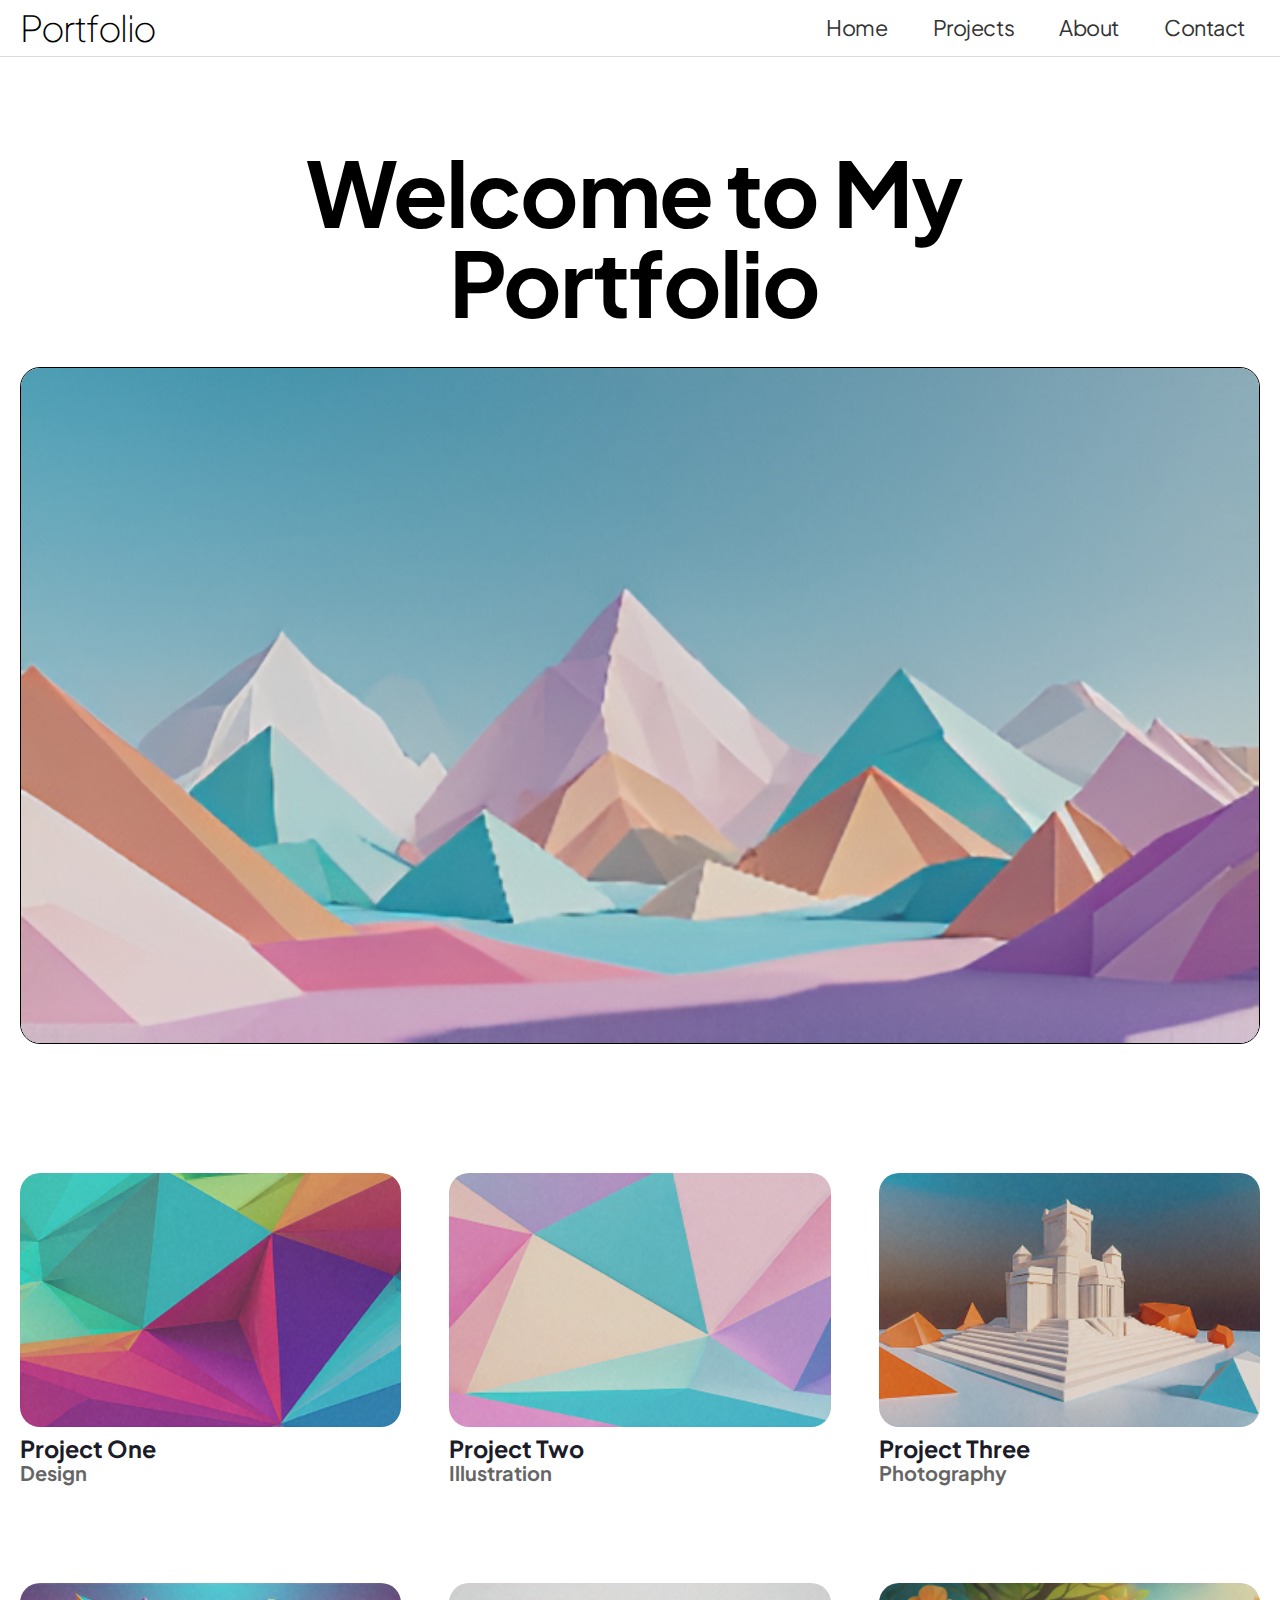
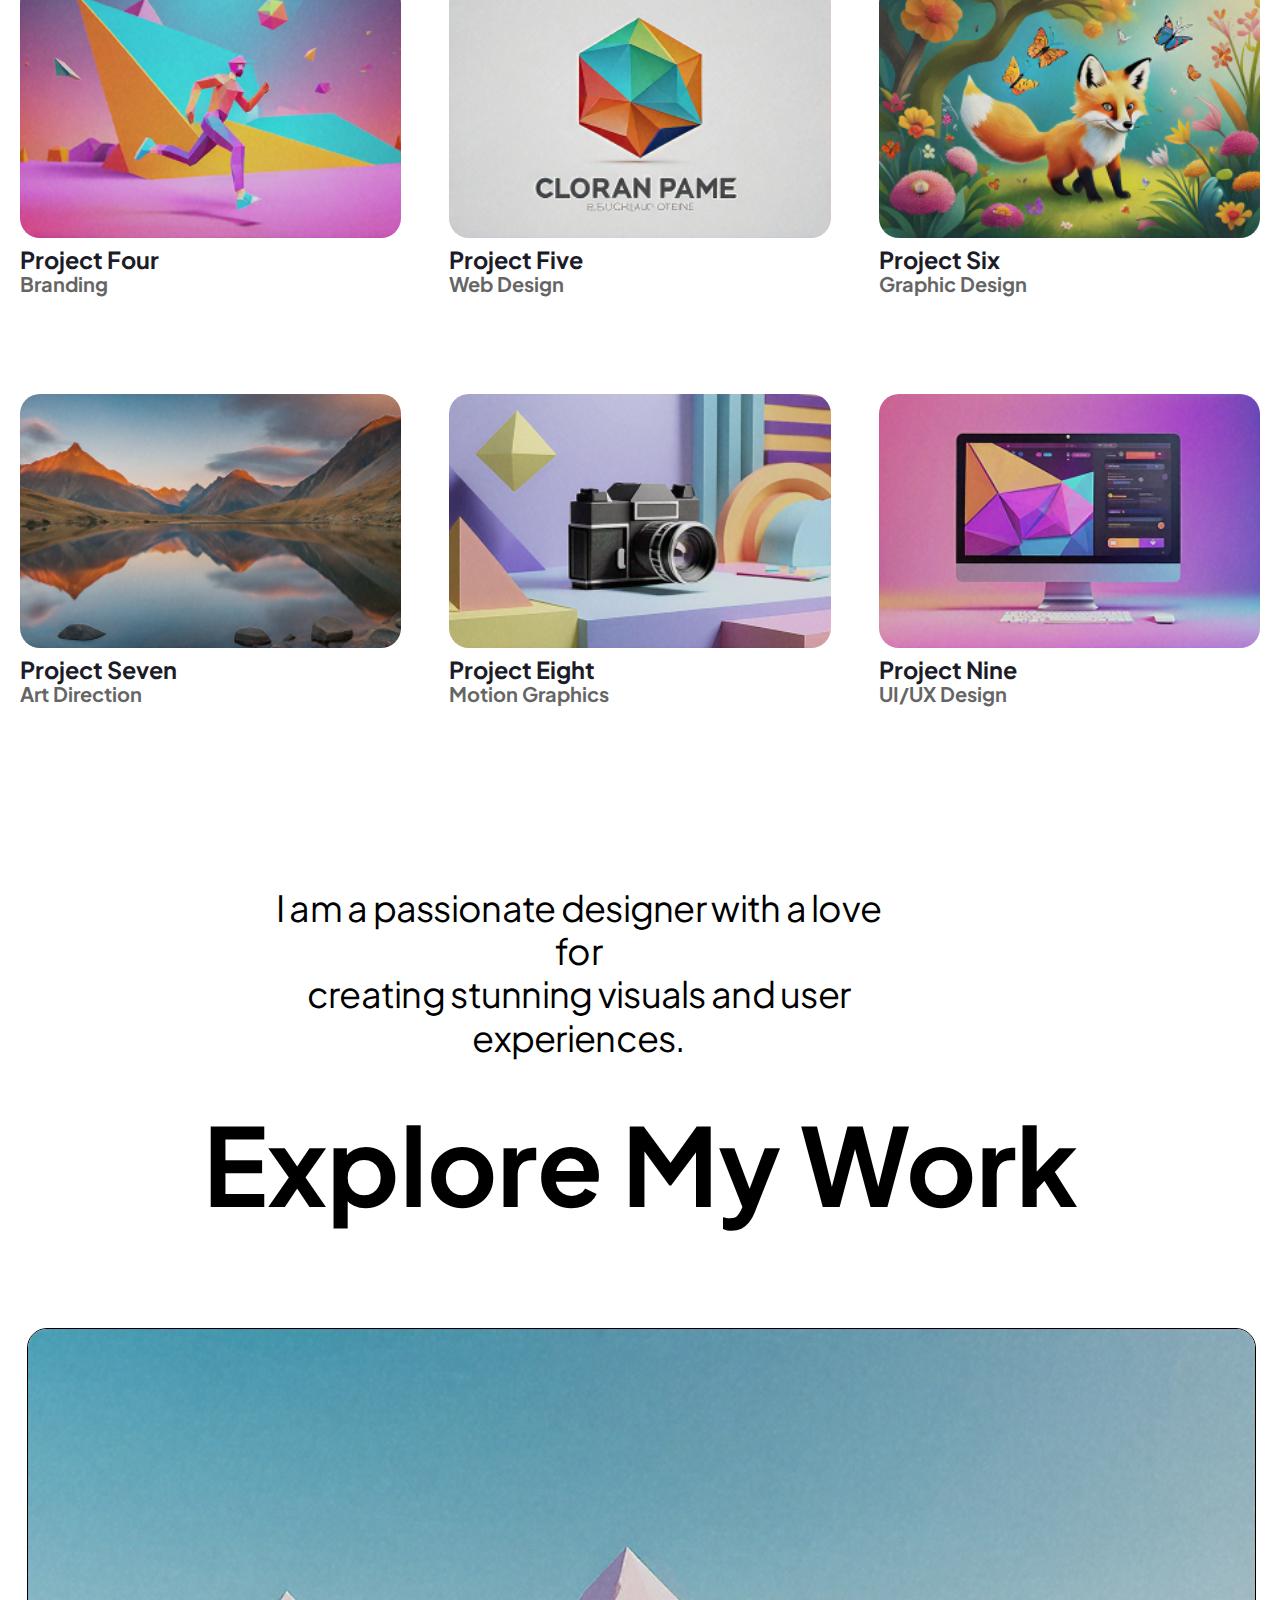
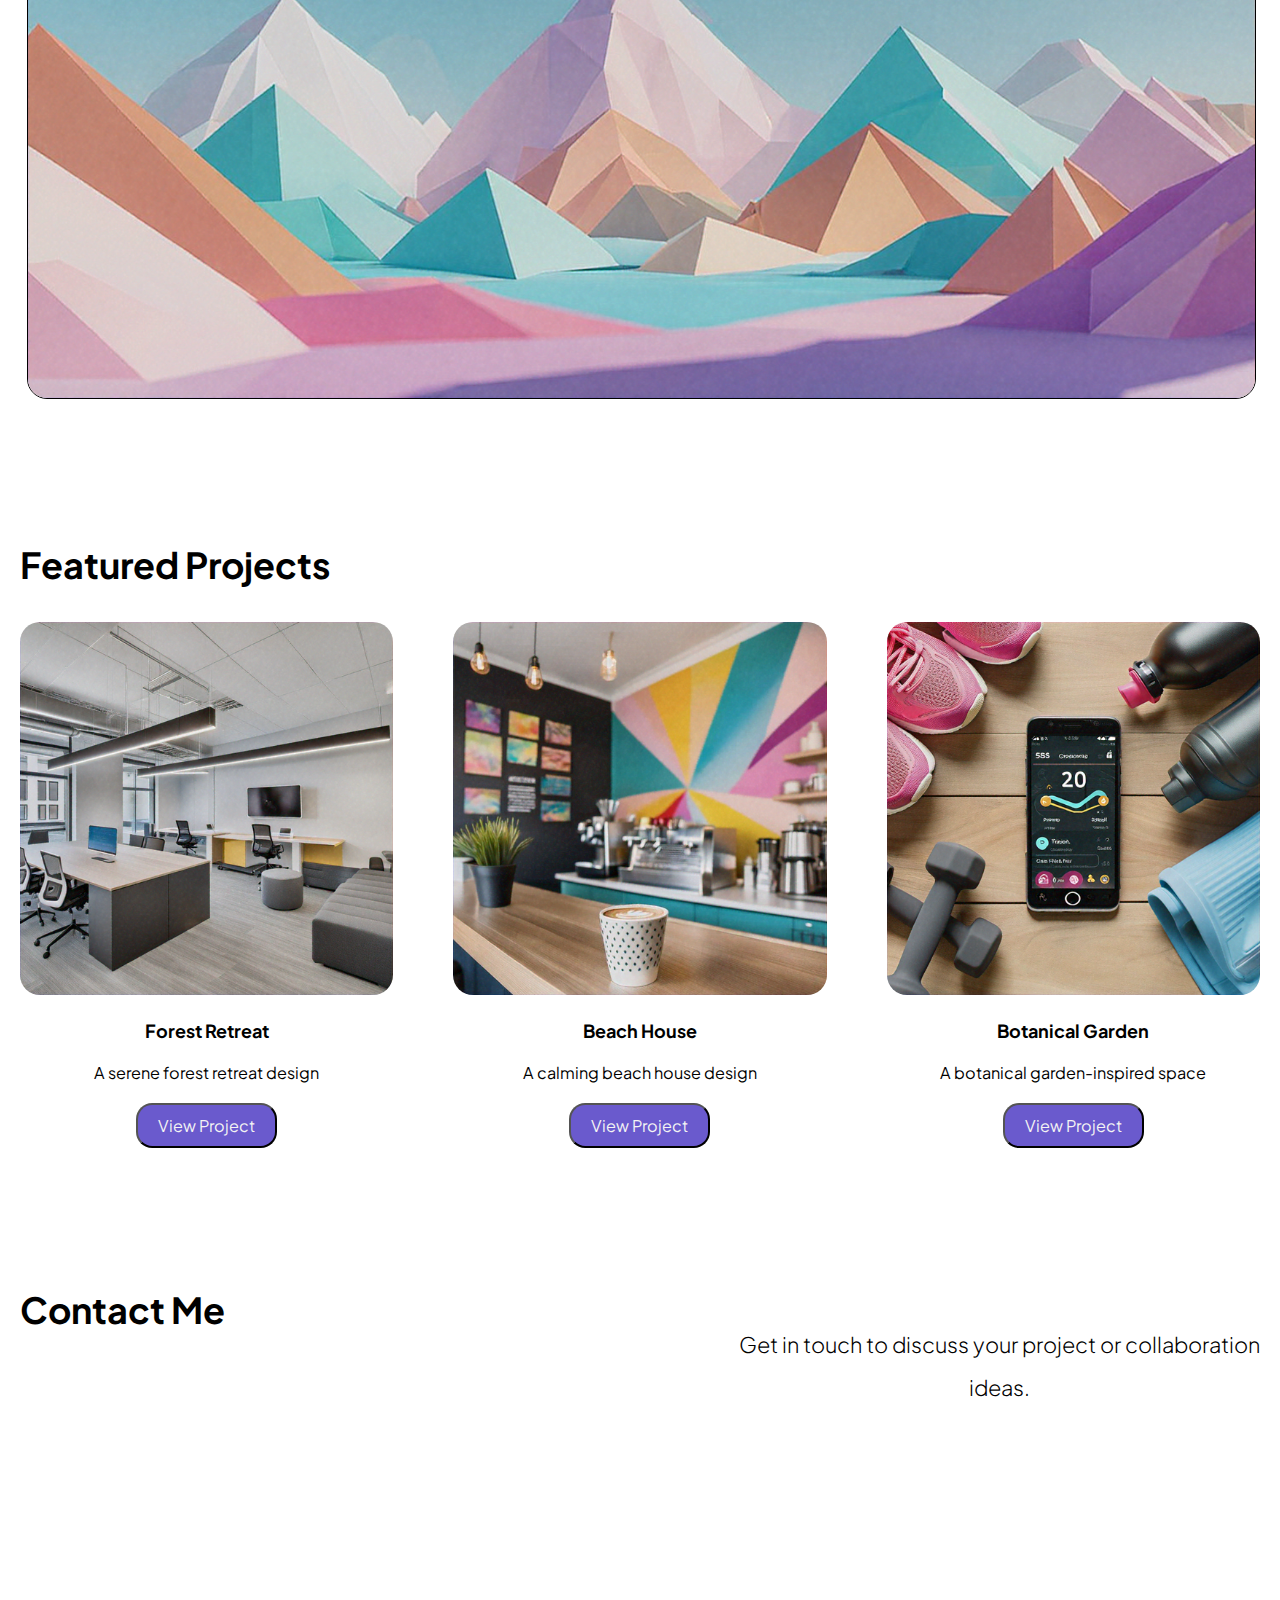
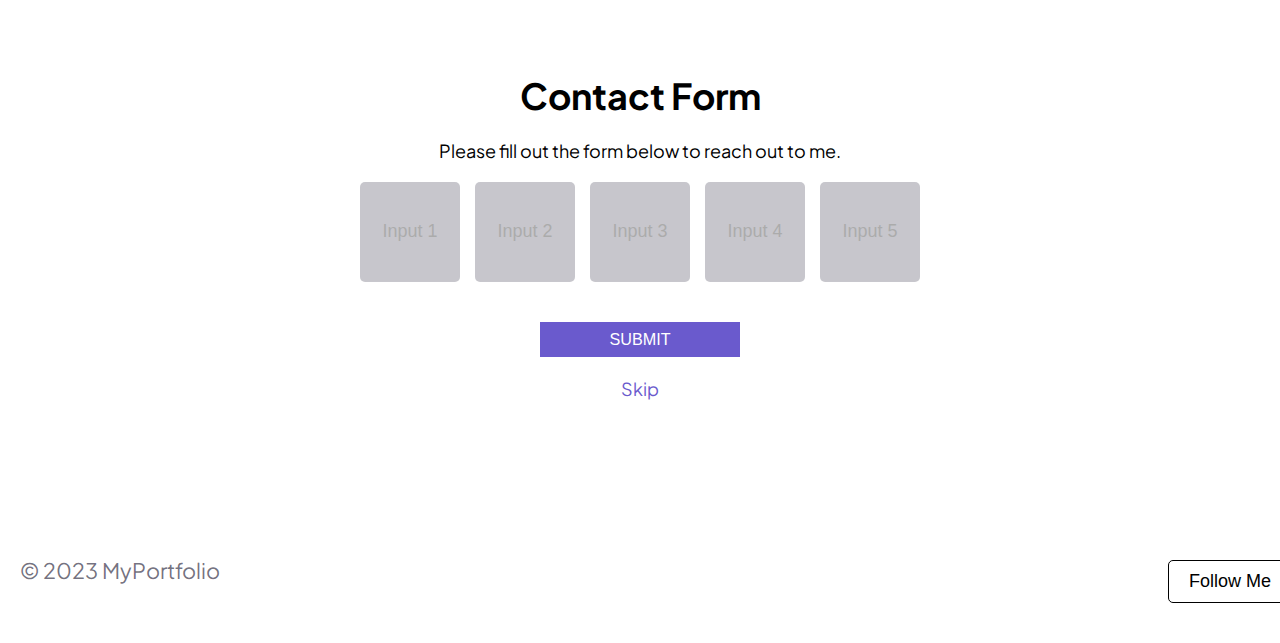
==== commit 0dbc92bb: "all done" ====
--- a/project.html
+++ b/project.html
@@ -27,21 +27,28 @@
     </div>
     <section class="projects1">
         <div class="project-grid1">
-          <div class="project-item"><img src="p1.png" alt="P 1"> <h3>Project 1</h3> <h4>Design</h4> </div>
-          <div class="project-item"><img src="p2.png" alt="P 2"> <h3>Project 2</h3> <h4>Illustration</h4></div>
-          <div class="project-item"><img src="p3.png" alt="P 3"> <h3>Project 3</h3> <h4>Photography</h4></div>
-          <div class="project-item"><img src="p4.png" alt="P 4"> <h3>Project 4</h3> <h4>Branding</h4></div>
-          <div class="project-item"><img src="p5.png" alt="P 5"> <h3>Project 5</h3> <h4>Web Design</h4></div>
-          <div class="project-item"><img src="p6.png" alt="P 6"> <h3>Project 6</h3> <h4>Graphic Design</h4></div>
-          <div class="project-item"><img src="p7.png" alt="P 7"> <h3>Project 7</h3> <h4>Art Direction</h4></div>
-          <div class="project-item"><img src="p8.png" alt="P 8"> <h3>Project 8</h3> <h4>Motion Graphics</h4></div>
-          <div class="project-item"><img src="p9.png" alt="P 9"> <h3>Project 9</h3> <h4>UI/UX Design</h4></div>
+          <div class="project-item"><img src="p1.png" alt="Project One"> <h3>Project One</h3> <h4>Design</h4></div>
+          <div class="project-item"><img src="p2.png" alt="Project Two"> <h3>Project Two</h3> <h4>Illustration</h4></div>
+          <div class="project-item"><img src="p3.png" alt="Project Three"> <h3>Project Three</h3> <h4>Photography</h4></div>
+          <div class="project-item"><img src="p4.png" alt="Project Four"> <h3>Project Four</h3> <h4>Branding</h4></div>
+          <div class="project-item"><img src="p5.png" alt="Project Five"> <h3>Project Five</h3> <h4>Web Design</h4></div>
+          <div class="project-item"><img src="p6.png" alt="Project Six"> <h3>Project Six</h3> <h4>Graphic Design</h4></div>
+          <div class="project-item"><img src="p7.png" alt="Project Seven"> <h3>Project Seven</h3> <h4>Art Direction</h4></div>
+          <div class="project-item"><img src="p8.png" alt="Project Eight"> <h3>Project Eight</h3> <h4>Motion Graphics</h4></div>
+          <div class="project-item"><img src="p9.png" alt="Project Nine"> <h3>Project Nine</h3> <h4>UI/UX Design</h4></div>
         </div>
       </section>
-      <h1 class="h1_extra">I am a passionate designer with a love for creating stunning visuals and user experiences.</h1>
-    <div class="projects-section">
-        <h2>Explore My Work</h2>
+      
+      <div class="h1_extra">
+        <span class="line1">I am a passionate designer with a love for </span><br>
+        <span class="line2">creating stunning visuals and user</span><br>
+        <span class="line3">experiences.</span>
+    </div>
+    
+        <h2 class="head">Explore My Work</h2>
+        <div class="two">
         <img src="main2.png" alt="Hero Image">
+        </div>
     </div>
     <section class="main2">
         <h3>Featured Projects</h3>
@@ -65,24 +72,27 @@
                 <button class="card">View Project</button>
             </div>
         </div>
-    </section>
         <section class="contact-text">
             <h3>Contact Me</h3>
             <p>Get in touch to discuss your project or collaboration <br>ideas.</p>
         </section>
+        
         <section id="Contact">
             <div class="Contact">
                 <div id="form">Contact Form</div>
-                <div id='text'>Please fill out the form below to reach out to me.</div>
-                <div><input class="input" type="text" placeholder="0">
-                <input class="input" type="text" placeholder="0">
-                <input class="input" type="text" placeholder="0">
-                <input class="input" type="text" placeholder="0">
-                <input class="input" type="text" placeholder="0"></div>
+                <div id="text">Please fill out the form below to reach out to me.</div>
+                <div class="input-group">
+                    <input class="input-square" type="text" placeholder="Input 1">
+                    <input class="input-square" type="text" placeholder="Input 2">
+                    <input class="input-square" type="text" placeholder="Input 3">
+                    <input class="input-square" type="text" placeholder="Input 4">
+                    <input class="input-square" type="text" placeholder="Input 5">
+                </div>
                 <button class="btn" type="submit">SUBMIT</button>
                 <div id="skip">Skip</div>
             </div>
         </section>
+        
         <div class="container">
             <div class="text">© 2023 MyPortfolio</div>
             <div class="left">
--- a/naveen.css
+++ b/naveen.css
@@ -1,10 +1,22 @@
-* {
+*, *::before, *::after {
+    box-sizing: border-box;
     margin: 0;
     padding: 0;
 }
-body{
-    font-family: Plus Jakarta Sans;
-}
+
+body {
+    font-family: 'Plus Jakarta Sans', sans-serif;
+    font-size: 18px;
+    overflow-x: hidden;  
+    
+}
+
+img {
+    border-radius: 20px;
+    width: 80%;  
+    height: auto;    
+}
+
 header {
     background-color: #fff;
     border-bottom: 1px solid #ddd;
@@ -12,151 +24,213 @@
     display: flex;
     justify-content: space-between;
     align-items: center;
-}
+    flex-wrap: wrap;  
+}
+
 .logo {
-    font-size: 42px;
+    font-size: 2em;
     font-weight: 100;
-    line-height: 42px;
+    line-height: 1em;
     letter-spacing: -0.04em;
     text-align: left;
-    font-family: 
-    Source Serif 4;
-}
+    font-family: 'Plus Jakarta Sans', sans-serif;
+}
+
 header nav ul {
     list-style: none;
     display: flex;
     gap: 15px;
-    font-size: 20px;
-}
+    font-size: 1em;
+    flex-wrap: wrap;  
+}
+
 header nav ul li a {
-    font-size: 28px;
+    font-size: 1.2em;
     font-weight: 400;
-    line-height: 32px;
+    line-height: 1.2em;
     letter-spacing: -0.02em;
     text-align: left;
     text-decoration: none;
     color: #333;
-    padding: 0px 15px;
-}
+    padding: 0 15px;
+}
+
 .hero {
     text-align: center;
     padding: 50px 20px;
 }
+
 .hero h1 {
-    font-size: 120px;
+    font-size: 5em;
     font-weight: 700;
-    line-height: 120px;
+    line-height: 1em;
     letter-spacing: -0.02em;
-    margin-left: 250px;
+    margin-left: 0;
+    margin-top: 40px;
+    margin-left: 2em;
     width: 70%;
-    margin-top: 80px;
-    font-family: 
-    Plus Jakarta Sans;
-}
+}
+
 .hero img {
-    width: 95%;
-    height: 672px;
-    border: 1.5px;
+    width: 100%;
+    height: auto;
+    border: 1.5px solid #000;
     margin-top: 40px;
 }
+
 .project-grid1 {
     display: grid;
     grid-template-columns: repeat(3, 1fr);
     gap: 48px;
-    width: 80%;
-    margin-left: 65px;
-    font-family: 
-    Plus Jakarta Sans;
-}
-.project-grid1 h4{
+    width: 100%;
+    padding: 20px;
+    font-family: 'Plus Jakarta Sans', sans-serif;
+    font-size: 20px;
+    font-weight: 400;
+    line-height: 24px;
+    margin: 5px 0;
+}
+
+.project-grid1 h3 {
+    color: rgba(28, 27, 40, 1);
+    margin-top: 10px;
+}
+
+.project-grid1 h4 {
     opacity: 60%;
-}
+    margin-top: 0px;
+}
+
 .project-item img {
-    width: 430px;
+    width: 100%;
     height: auto;
-    border: 1.5px;
-    display: flex;
-justify-content: space-around;
-align-items: flex-start;}
+    margin-top: 50px;
+    display: block;
+    object-fit: cover;
+    border-radius: 20px;
+}
+
 .h1_extra {
-    font-size: 48px;
+    font-size: 2em;
     font-weight: 400;
-    line-height: 52px;
+    line-height: 1.2em;
     letter-spacing: -0.02em;
     text-align: center;
     margin-top: 160px;
-    width: 55%;
-    margin-left: 350px;
-    font-family: Plus Jakarta Sans;
-}
-.projects-section {
-    margin-top: 180px;
-}
-.projects-section img {
-    width: 1344px;
-    height: 672px;
-    margin-left: 80px;
-    margin-top: 50px;
-}
-.projects-section h2 {
-    font-size: 120px;
-    font-weight: 700;
-    line-height: 120px;
-    letter-spacing: -0.02em;
-    text-align: center;
-}
+    width: 70%;
+    font-family: 'Plus Jakarta Sans', sans-serif;
+}
+
+.line1, .line2, .line3 {
+    display: inline-block;
+    margin: 0;
+    padding: 0;
+    margin-left: 7.25em;
+}
+
+.line2 {
+    margin-right: 0;
+}
+
+.head{
+    font-size: 6em;
+    font-weight: 10em;
+    line-height: 1.2em;
+    text-align: center;
+    margin-top: 40px;
+    margin-bottom: 60px;
+    font-family: 'Plus Jakarta Sans', sans-serif;
+}
+
+.main1 {
+    padding: 40px 20px;
+    text-align: center;
+}
+
 .main2 {
     padding: 40px 20px;
     text-align: center;
 }
+.two img{
+    width: 96%;
+    height: auto;
+    border: 1.5px solid #000;
+    margin-top: 40px;
+    margin-left: 1.5em;
+    margin-right: 1.5em;
+   
+    
+    
+}
+
 .main2 h3 {
-    font-size: 34px;
-    font-weight: 100;
-    line-height: 40px;
+    font-size: 2em;
+    font-weight: bold;
+    line-height: 1.2em;
     text-align: left;
-    width: 89%;
-    margin-left: 50px;
-    margin-top: 80px;
+    margin-top: 100px;
     margin-bottom: 60px;
-}
+   
+}
+
 .main-photos {
-    display: flex;
+    display: grid;
+    grid-template-columns: repeat(3, 1fr);
     gap: 60px;
-    justify-content: center;
-}
+    justify-items: center;
+    flex-wrap: wrap;
+    margin-top: -25px;
+}
+
+
 .project-card h4 {
-    font-size: 20px;
-    font-family: "Domine", serif;
+    font-size: 1em;
+    font-family: 'Plus Jakarta Sans', sans-serif;
     margin-top: 20px;
 }
+
 .project-card p {
-    font-size: 15px;
+    font-size: 0.9em;
     margin-top: 20px;
-}
+    font-family: 'Plus Jakarta Sans', sans-serif;
+}
+
 .project-card img {
-    width: 413.33px;
-    height: 420px;
-}
+    width: 100%;
+    height: auto;
+}
+
 .card {
     background: rgba(106, 90, 205, 1);
-    width: 131px;
-    height: 40px;
-    padding: 10px 20px 10px 20px;
+    width: auto;
+    height: auto;
+    padding: 10px 20px;
     color: #F4F4F4;
     margin-top: 20px;
-    font-family: "Outfit", serif;
-    font-size: 15px;
-    border: none;
-}
+    font-family: 'Plus Jakarta Sans', sans-serif;
+    font-size: 0.9em;
+    border-radius: 1em;
+}
+
 #form {
-    font-size: 40px;
-    font-weight: 400;
-    line-height: 20px;
-    text-align: center;
-}
+    font-size: 2em;
+    font-weight: 700;
+    line-height: 1em;
+    text-align: center;
+    margin-top: 3em;
+    font-family: 'Plus Jakarta Sans', sans-serif;
+}
+
+#form2 {
+    font-size: 2em;
+    font-weight: 700
+}
+
 #text {
     margin-top: 25px;
 }
+
+
 .Contact {
     display: flex;
     flex-direction: column;
@@ -165,80 +239,174 @@
     padding: 10px;
     margin: 150px auto;
 }
-.input {
-    margin: 20px auto;
-    width: 36px;
-    height: 48px;
-    text-align: center;
+
+.input-group {
+    display: flex;
+    flex-direction: row;
+    justify-content: center;
+    gap: 15px;
+    margin: 20px 0;
+}
+
+.input-square {
+    width: 100px;
+    height: 100px;
     background: rgba(23, 20, 46, 0.4);
-    margin-top: 20px;
     border: none;
     color: #FFFFFF;
-    font-size: 20px;
-    padding: 10px;
-    margin-left: 10px;
+    font-size: 1em;
+    text-align: center;
     opacity: 60%;
-}
+    display: flex;
+    justify-content: center;
+    align-items: center;
+    border-radius: 5px;
+}
+
 .btn {
-    margin: 20px auto;
+    margin-top: 20px;
     background: rgba(106, 90, 205, 1);
     color: white;
     padding: 8px 16px;
-    width: 400px;
-    height: 36px;
-    font-size: 15px;
-    font-weight: 400;
+    width: 100%;
+    max-width: 200px;
+    font-size: 0.9em;
     border-style: none;
-}
+    text-align: center;
+    cursor: pointer;
+}
+
 #skip {
     color: rgba(106, 90, 205, 1);
-    margin-top: 50px;
-}
+    margin-top: 20px;
+    text-align: center;
+    cursor: pointer;
+}
+
+
 .contact-text h3 {
-    font-size: 48px;
+    font-size: 2em;
     font-weight: 700;
-    line-height: 32px;
-    margin-left: 70px;
-    display: flex;
-    align-items: space;
-}
-.contact-text {
-    display: flex;
-    margin-top: 150px;
-}
+    line-height: 1em;
+    
+   
+    display: grid;
+    align-items: start;
+    justify-self: start;
+    justify-content: start;
+    margin-top: 4em;
+    font-family: 'Plus Jakarta Sans', sans-serif;
+}
+
+
 
 .contact-text p {
-    margin-left: 580px;
-    font-size: 24px;
+    font-size: 1.2em;
+    font-weight: 300;
+    line-height: 2em;
+    display: grid;
+    align-items: end;
+    justify-self: end;
+    justify-content: end;
+    margin-top: -3em;
+    font-family: 'Plus Jakarta Sans', sans-serif;
+ 
+    
+}
+
+.container {
+    display: flex;
+    justify-content: space-between;
+    
+    width: 100%;
+    max-width: 1200px;
+    
+    font-family: 'Plus Jakarta Sans', sans-serif;
+}
+
+.text {
+    font-size: 1.2em;
     font-weight: 400;
-    line-height: 28px;
-    text-align: left;
-}
-.container {
-    display: flex;
-    justify-content: space-between;
-    align-items: center;
-    width: 80%;
-    margin-top: 200px;
-    margin-left: 50px;
-    margin-bottom: 30px;
-}
-.text {
-    font-size: 28px;
-    font-weight: 400;
-    line-height: 32px;
-    letter-spacing: -0.02em;
+    line-height: 1em;
     text-align: left;
     color: rgba(24, 20, 46, 0.62);
 }
+
+
 .contact-button {
     border: 1px solid black;
-    margin-right: -160px;
     background-color: white;
     padding: 10px 20px;
     border-radius: 5px;
     cursor: pointer;
-    width: 168px;
-    height: 52px;
-    font-size: 20px;
-}+    font-size: 1em;
+    text-align: end;
+    margin-right: -4em;
+}
+
+img {
+    border-radius: 20px;
+    transition: transform 0.3s ease, box-shadow 0.3s ease;
+}
+
+img:hover {
+    transform: scale(1.1);
+    box-shadow: 0 4px 15px rgba(0, 0, 0, 0.3);
+}
+
+
+@media (max-width: 768px) {
+    .h1_extra {
+        width: 80%;
+        font-size: 1.5em;
+    }
+
+    header {
+        flex-direction: column;
+        align-items: flex-start;
+    }
+
+    .project-grid1 {
+        grid-template-columns: 1fr;
+        gap: 20px;
+    }
+
+   
+
+    .main-photos {
+        flex-direction: column;
+        gap: 40px;
+    }
+
+    .container {
+        flex-direction: column;
+        align-items: center;
+        margin-top: 50px;
+    }
+
+    .contact-button {
+        width: 100%;
+    }
+}
+
+@media (max-width: 480px) {
+    body {
+        font-size: 16px;
+    }
+
+    .h1_extra {
+        font-size: 1.2em;
+    }
+
+    .project-grid1 {
+        grid-template-columns: 1fr;
+    }
+
+    .main2 h3 {
+        font-size: 1.2em;
+    }
+
+    .contact-text p {
+        font-size: 1em;
+    }
+}
